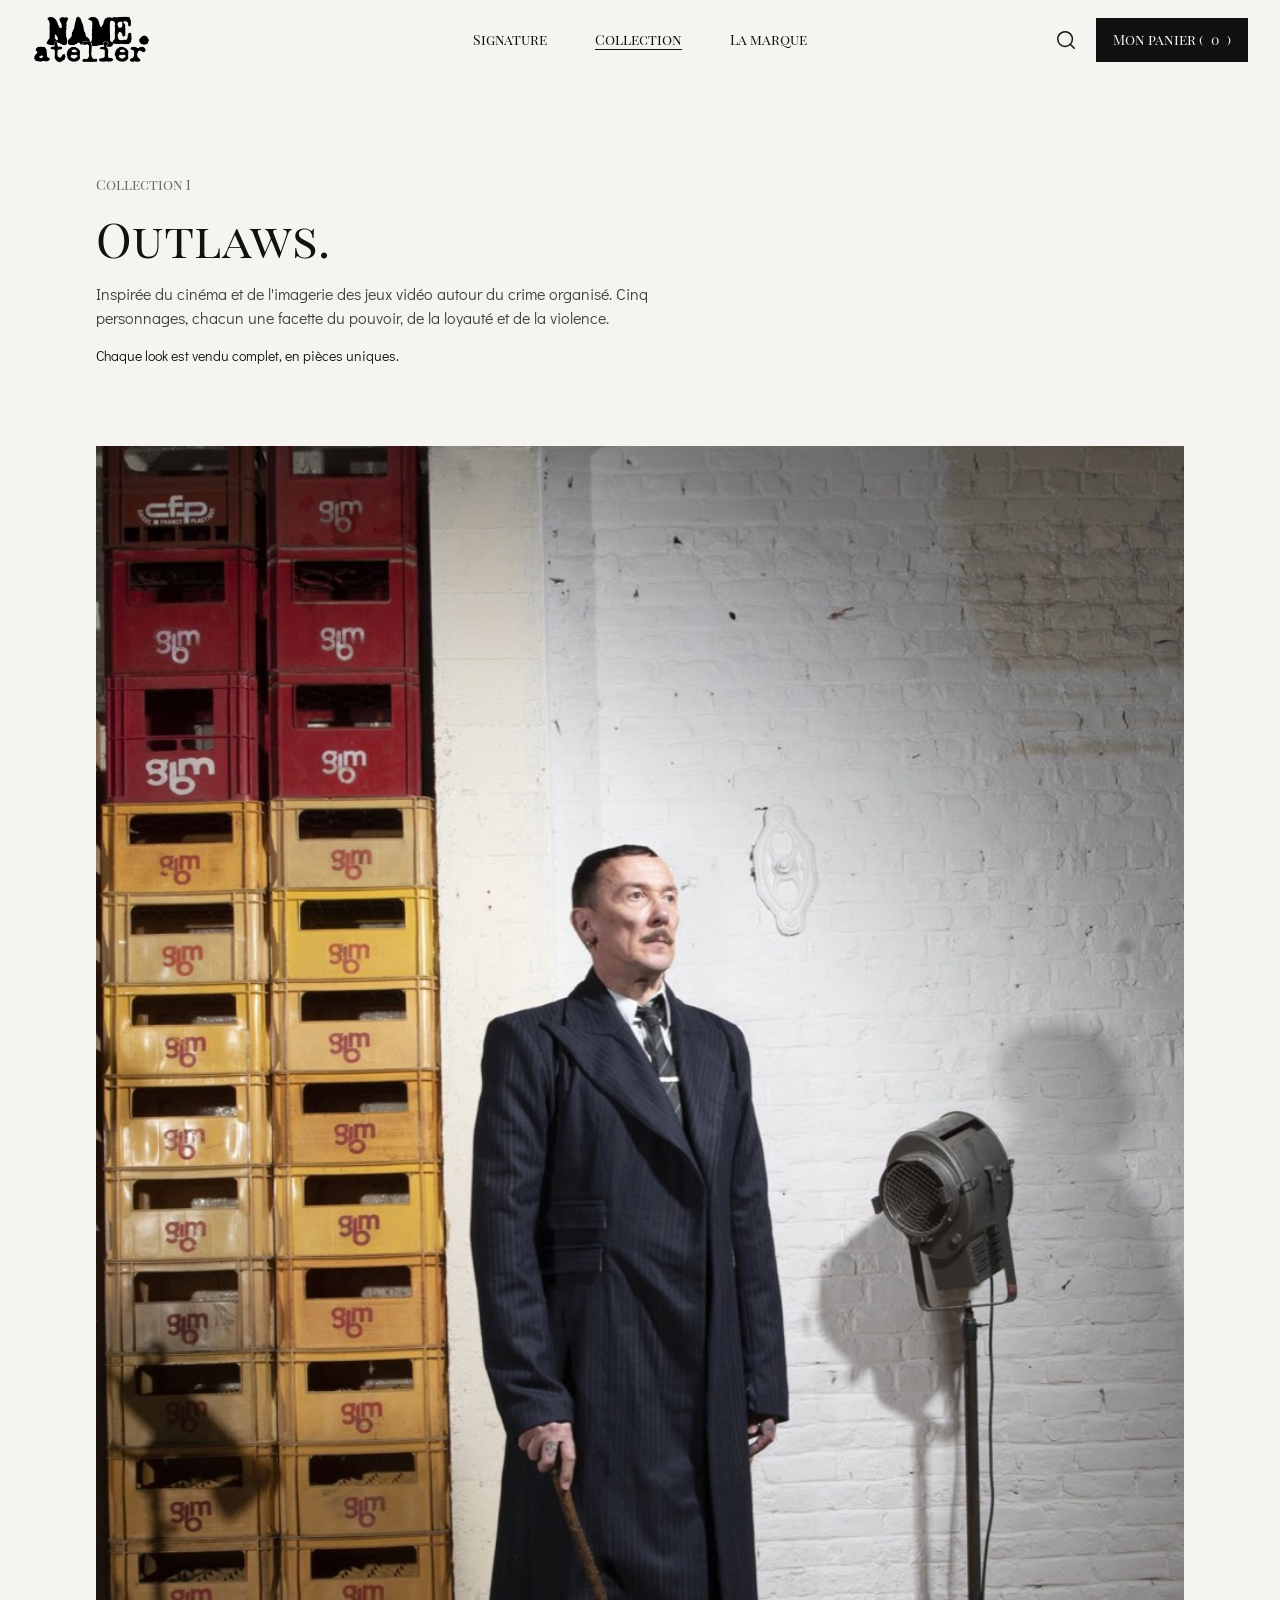
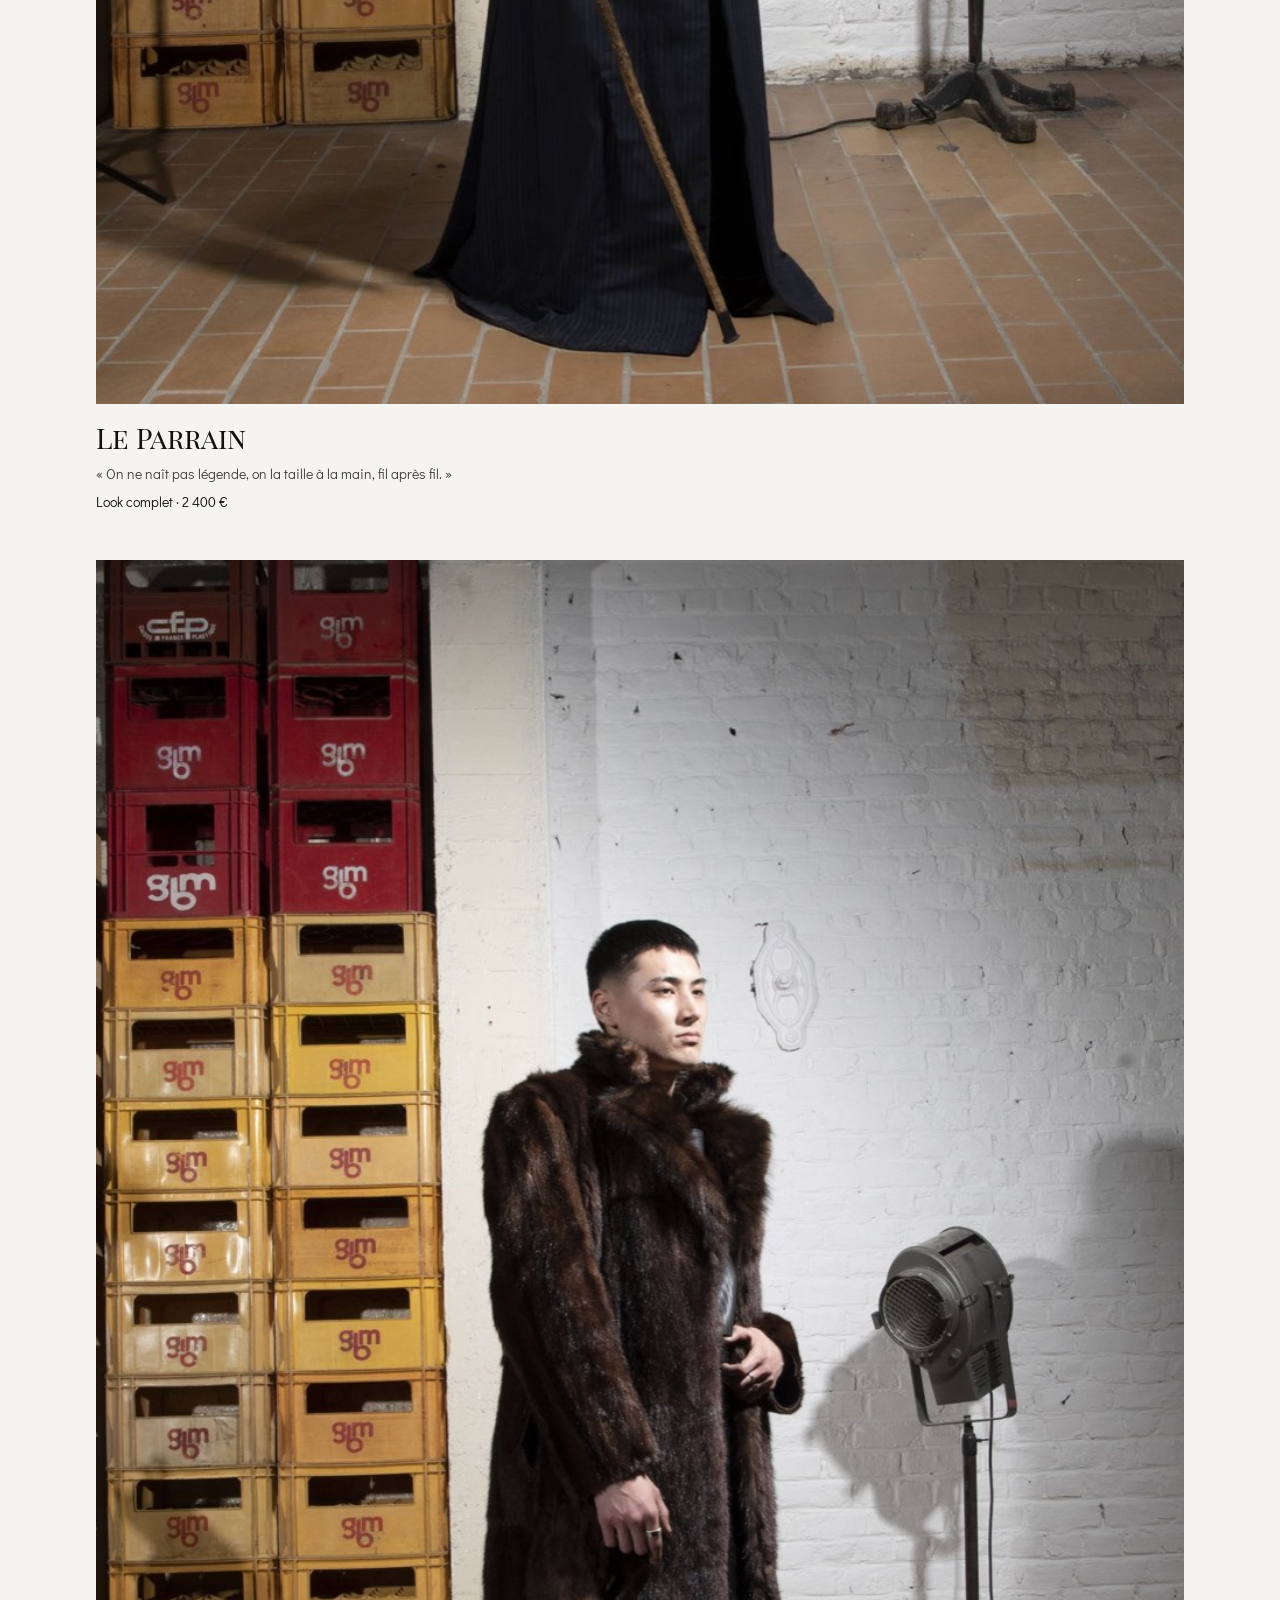
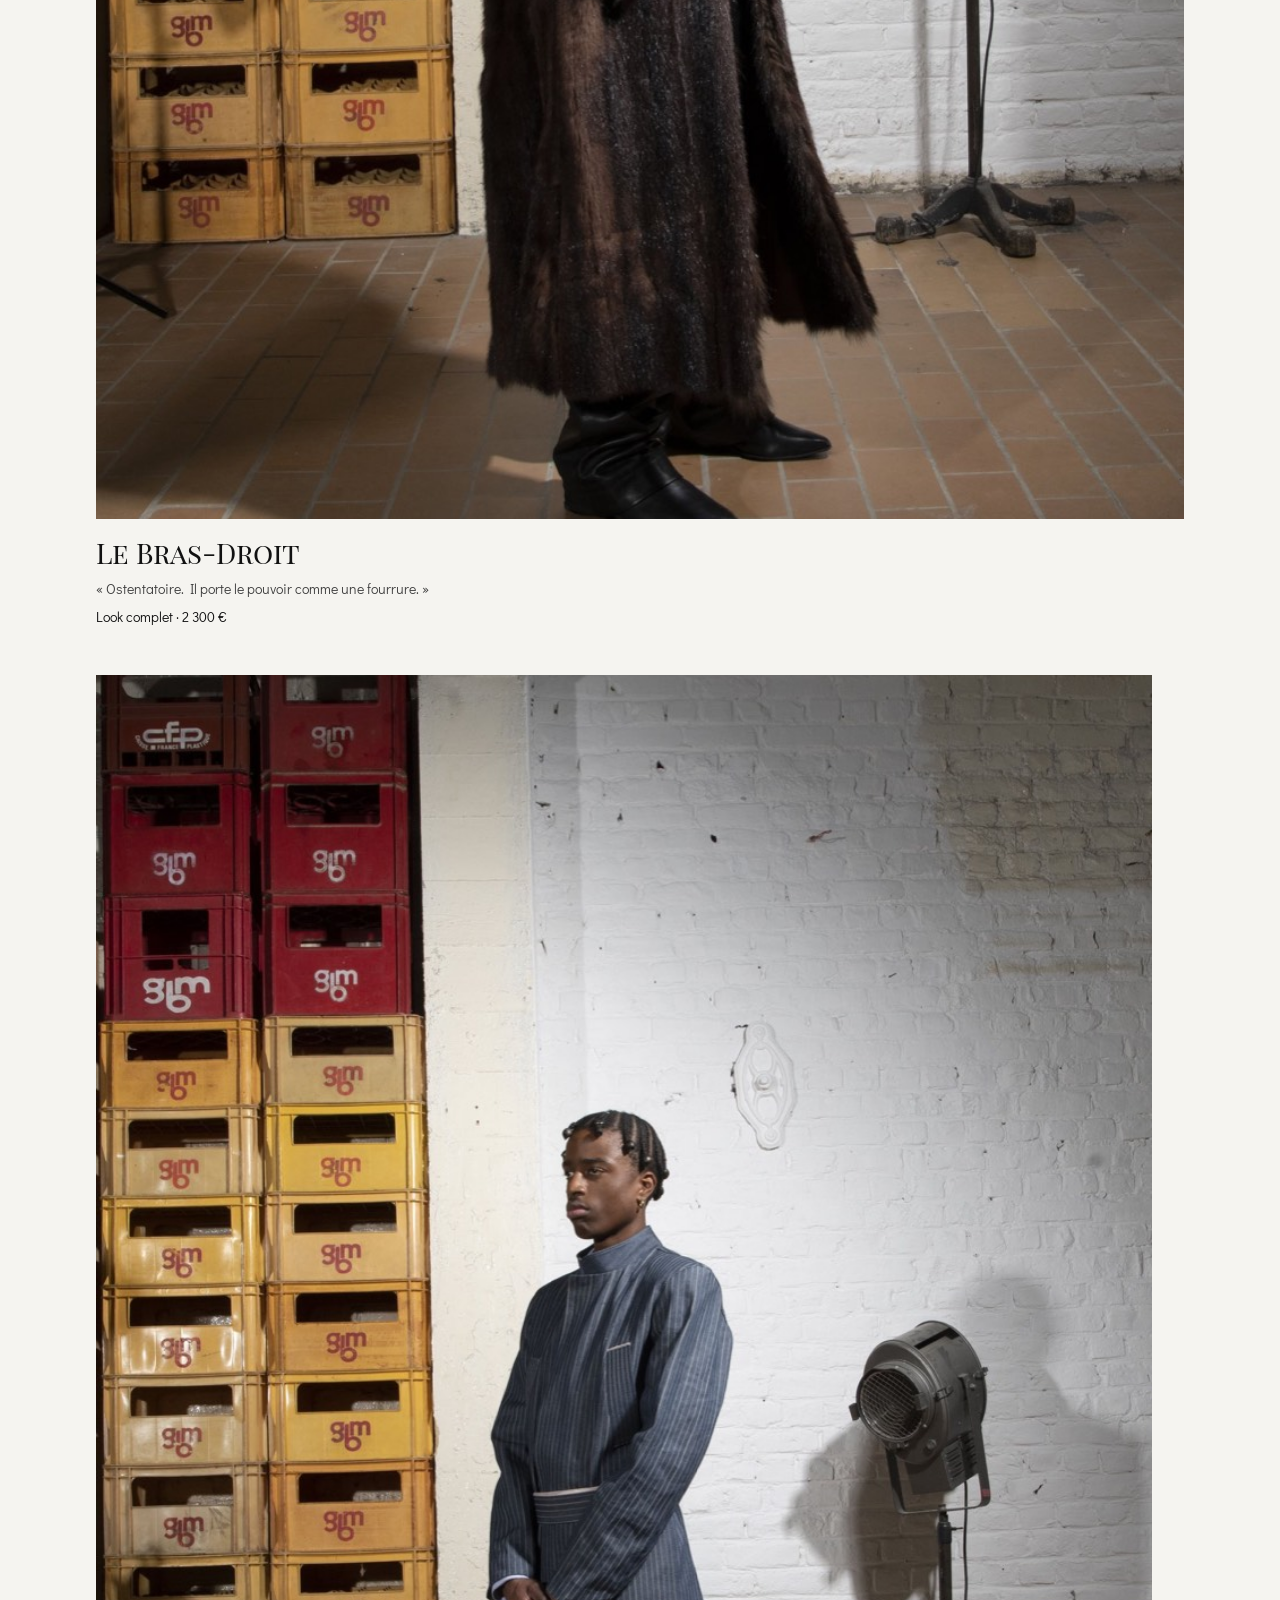
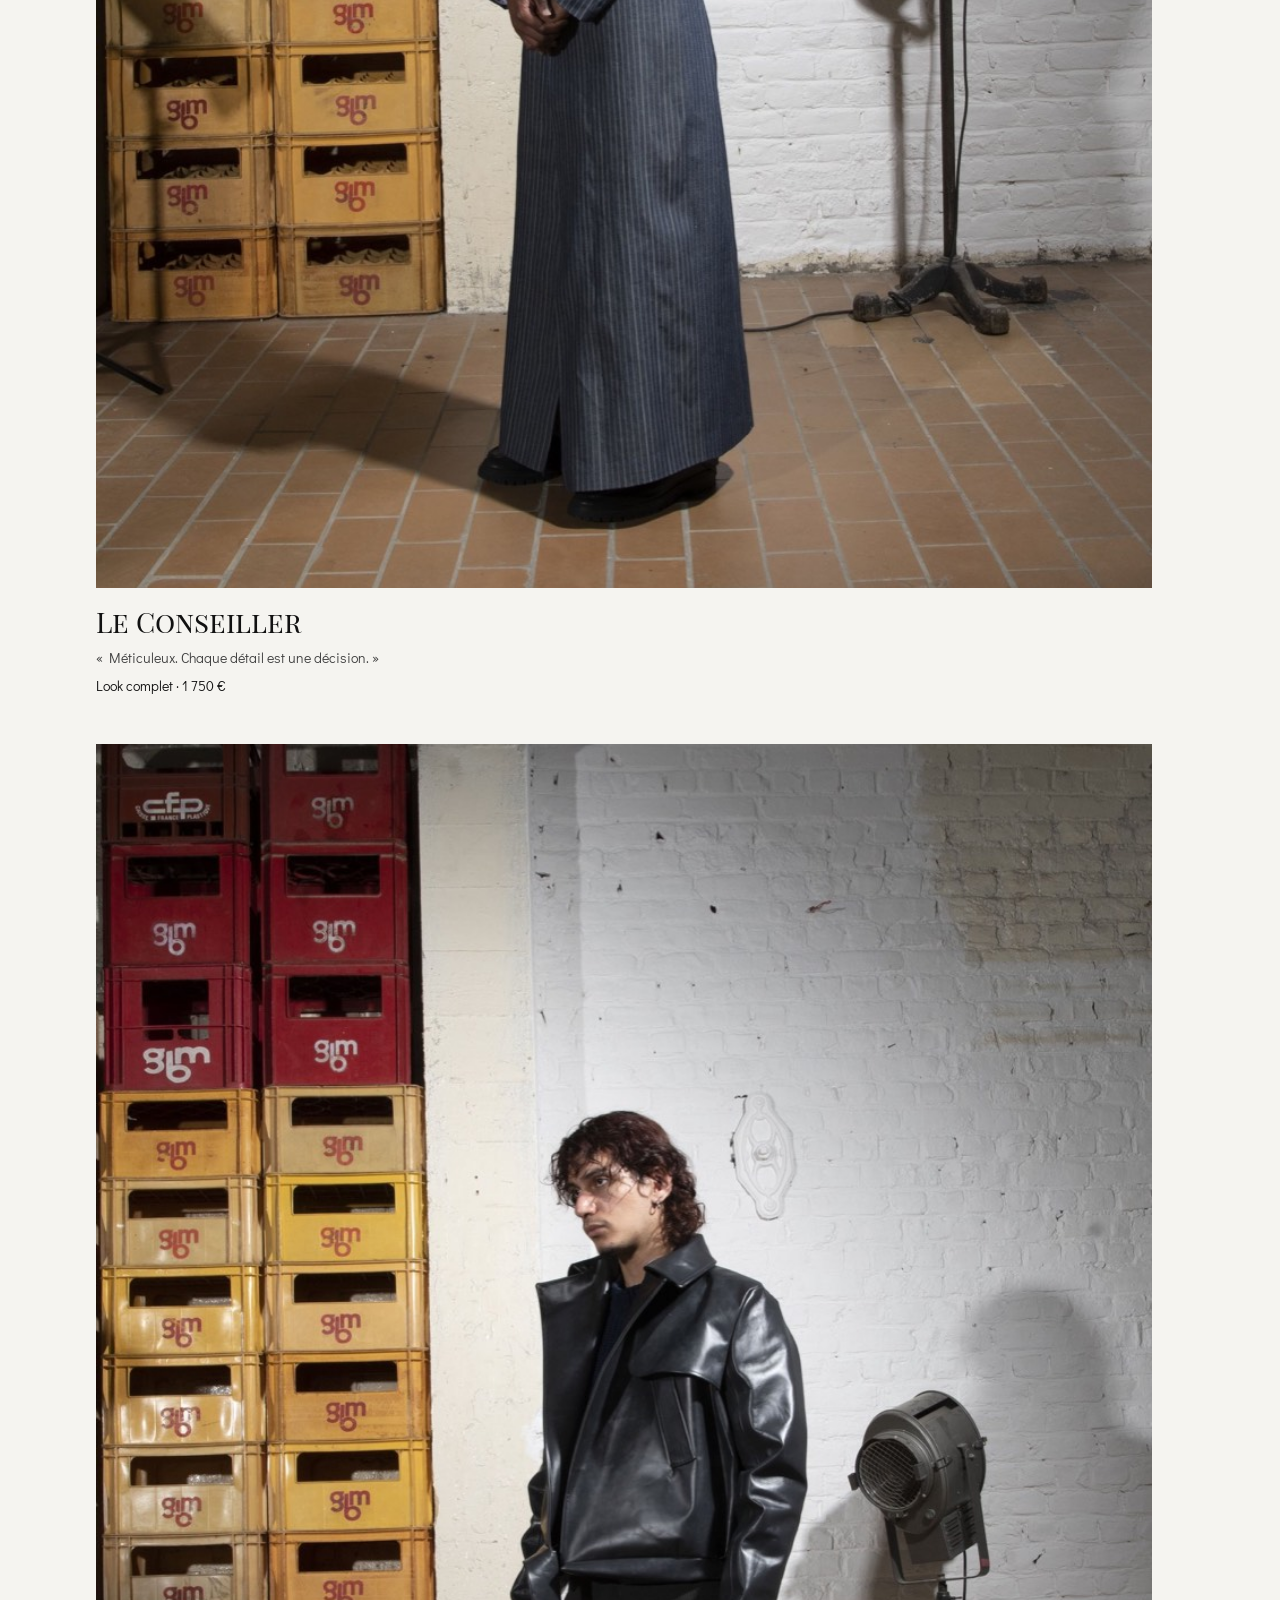
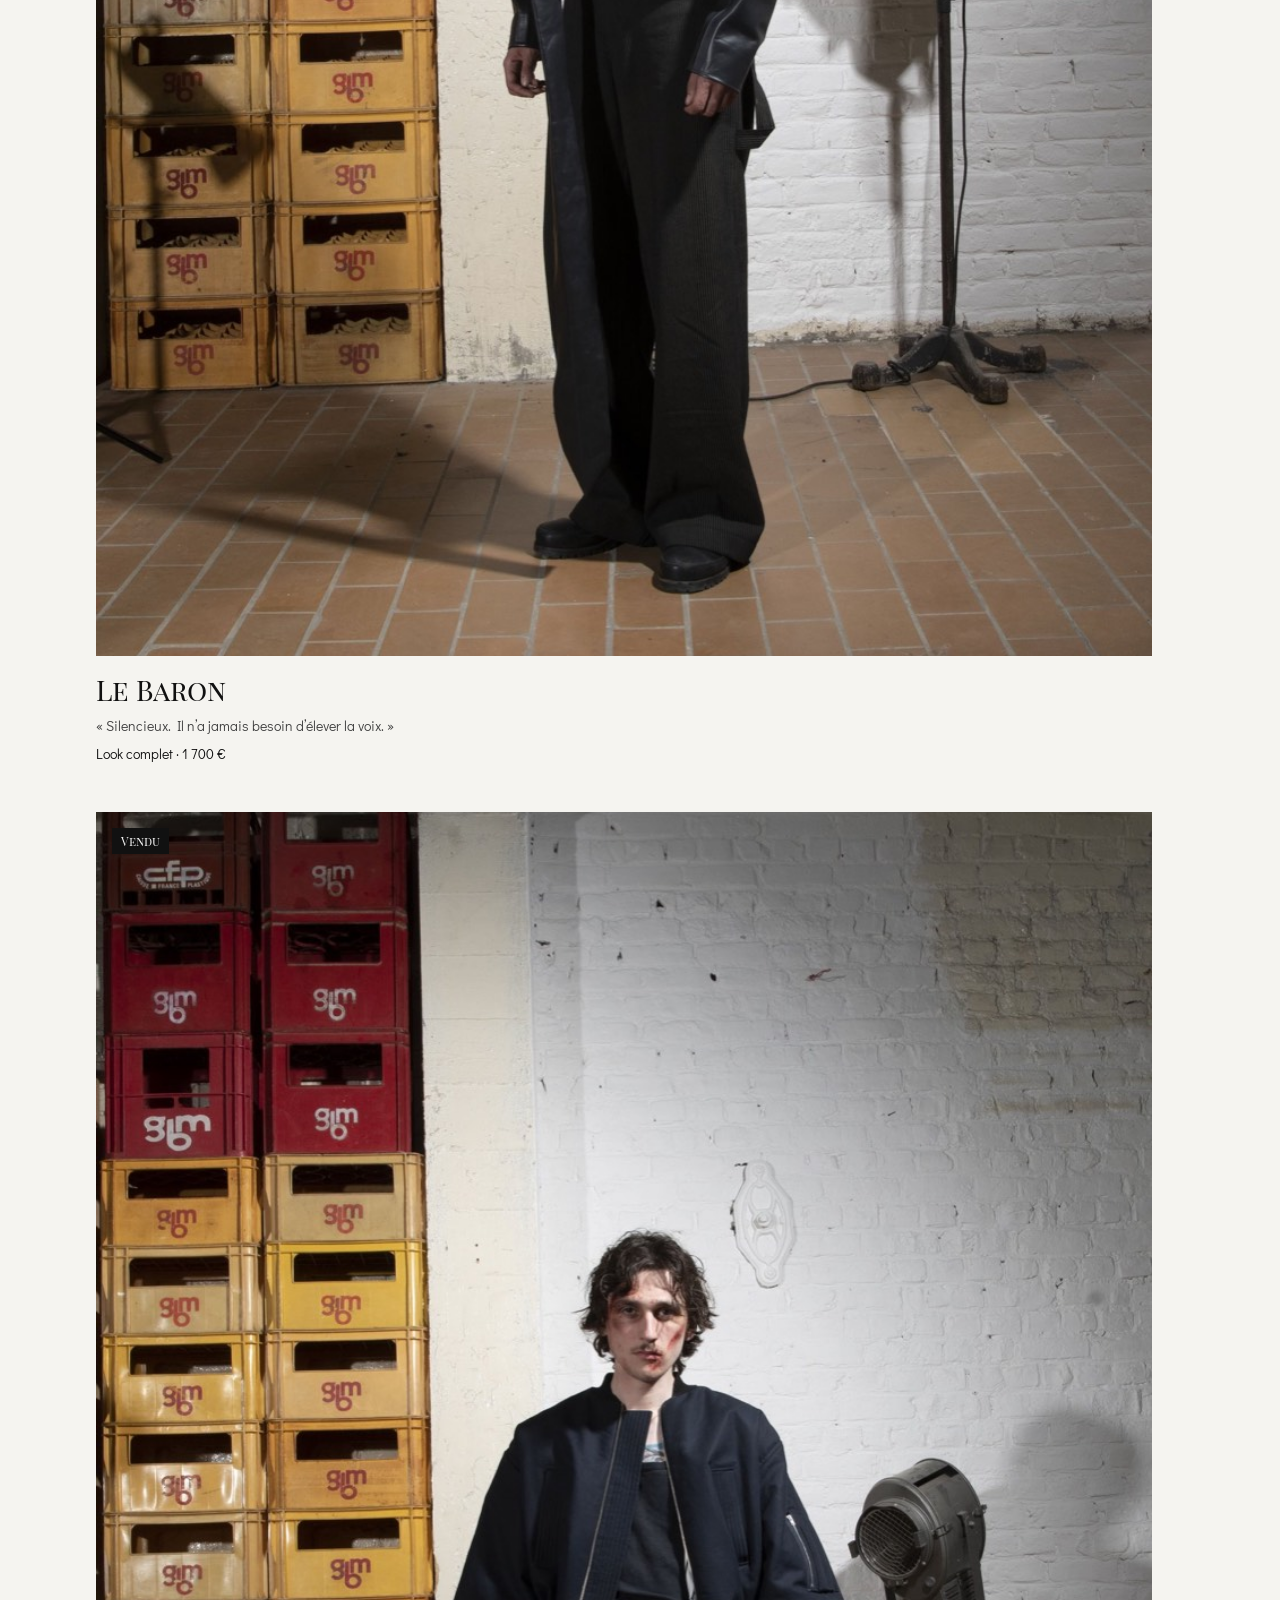
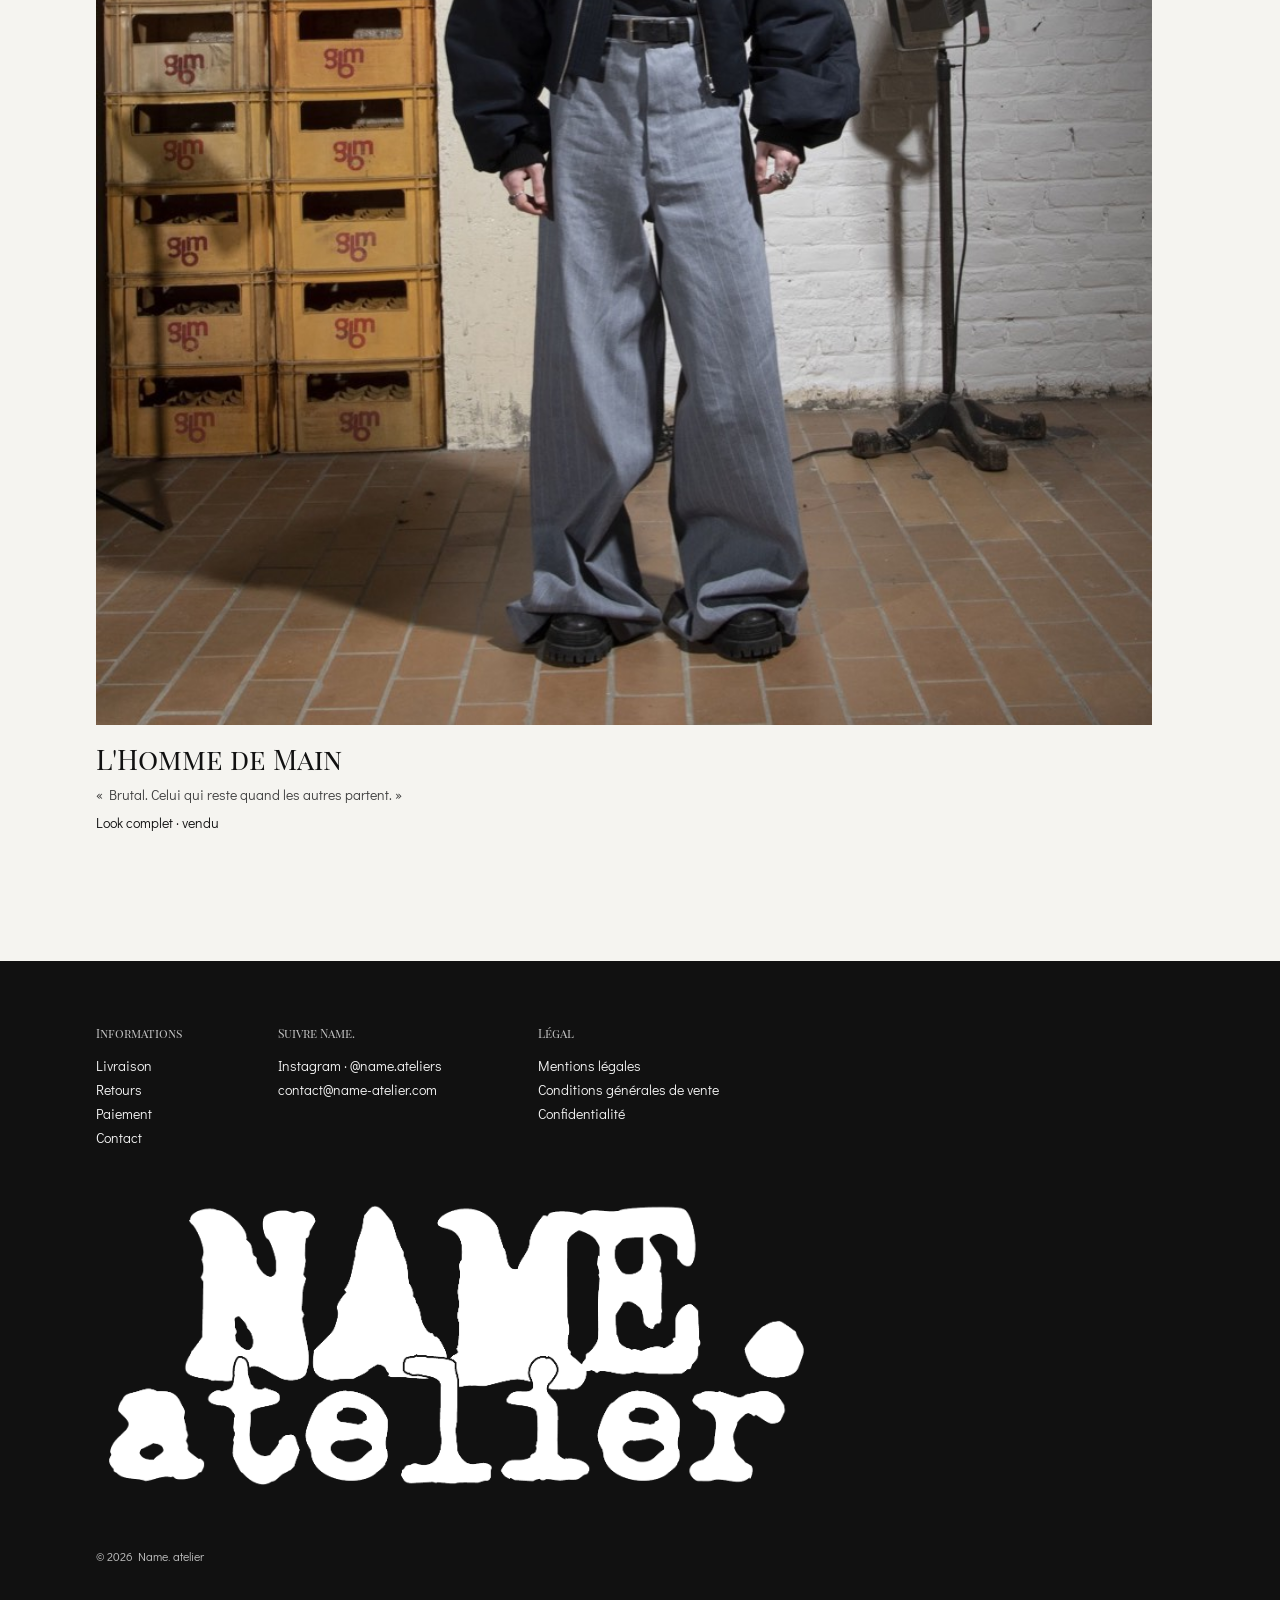
==== site/collection.html @ 17543f3d "Ajout : Collection Outlaws., pages look achetables, suivi de fabrication, images des pièces et des l" ====
<!doctype html>
<html lang="fr">
<head>
  <meta charset="utf-8">
  <meta name="viewport" content="width=device-width, initial-scale=1">
  <title>Outlaws. — Collection. — NAME.</title>
  <meta name="description" content="Outlaws., Collection I de NAME. : cinq personnages, cinq looks en pièces uniques.">
  <link rel="icon" type="image/png" href="../assets/logo/picto-n-noir.png">
  <link rel="preconnect" href="https://fonts.googleapis.com">
  <link rel="preconnect" href="https://fonts.gstatic.com" crossorigin>
  <link rel="stylesheet" href="https://fonts.googleapis.com/css2?family=Didact+Gothic&family=Playfair+Display+SC&display=swap">
  <link rel="stylesheet" href="css/tokens.css">
  <link rel="stylesheet" href="css/styles.css">
  <script type="module" src="js/layout.js"></script>
  <script type="module" src="js/collection.js"></script>
</head>
<body>
  <header data-layout="en-tete"></header>

  <main id="contenu">
    <!-- 05.1 Introduction (97:3080) -->
    <div class="liste-intro collection-intro">
      <p class="collection-intro__surtitre">Collection I</p>
      <h1 class="liste-intro__titre">Outlaws.</h1>
      <p class="liste-intro__texte" data-intro></p>
      <p class="collection-intro__mention">Chaque look est vendu complet, en pièces uniques.</p>
    </div>

    <!-- 05.1 Grille des personnages (97:3085) : 2 puis 3 -->
    <ul class="grille-looks" role="list" data-looks></ul>
  </main>

  <footer data-layout="pied"></footer>
</body>
</html>
---- site/css/tokens.css ----
/* ==========================================================================
   NAME. — Jetons du design system
   --------------------------------------------------------------------------
   Seul fichier où une couleur, une taille, un espacement ou une durée peut
   être écrit en dur. styles.css n'utilise que les variables « rôle »
   (--couleur-…, --titre-…, --espace-…), jamais --palette-… directement.

   Source : variables Figma, fichier 20261103_NAME.ATELIER_, lues le 04/11/2026
   (collections Palette, Couleurs, Typographie, Espacements).
   Le nom Figma de chaque variable est noté en commentaire.

   Modes : valeurs « Mobile » par défaut (mobile d'abord, 393 px), valeurs
   « Desktop » dans la media query à partir de 1024 px.

   [POC] = choix du prototype, absent de Figma, validé le 04/11/2026.
   ========================================================================== */

:root {
  /* ------------------------------------------------------------------------
     1. Palette (collection « Palette », mode Valeur)
     Valeurs brutes : ne pas utiliser hors de ce fichier.
     ------------------------------------------------------------------------ */
  --palette-blanc-casse: #F5F4F0;          /* neutre/blanc-casse */
  --palette-blanc-fume: #F5F5F5;           /* neutre/blanc-fume */
  --palette-sable-200: #E4E2DC;            /* neutre/sable-200 */
  --palette-sable-300: #D6D3CC;            /* neutre/sable-300 */
  --palette-gris-400: #C2C2C2;             /* neutre/gris-400 */
  --palette-gris-600: #6B6B6B;             /* neutre/gris-600 */
  --palette-gris-700: #424242;             /* neutre/gris-700 */
  --palette-gris-800: #3F3F3F;             /* neutre/gris-800 */
  --palette-gris-900: #111111;             /* neutre/gris-900 */
  --palette-noir: #0A0A0A;                 /* neutre/noir */
  --palette-rouge-700: #8E2A1F;            /* rouge/700 */
  --palette-gris-900-voile: rgb(17 17 17 / 0.45); /* neutre/gris-900-voile */
  --palette-blanc: #FFFFFF;                /* Blanc non relié à une variable dans Figma (cartes des onglets 115:4925) */

  /* ------------------------------------------------------------------------
     2. Couleurs (collection « Couleurs », mode Clair)
     ------------------------------------------------------------------------ */
  /* Fonds */
  --couleur-fond-page: var(--palette-blanc-casse);         /* fond/page */
  --couleur-fond-surface: var(--palette-blanc-casse);      /* fond/surface */
  --couleur-fond-inverse: var(--palette-gris-900);         /* fond/inverse */
  --couleur-fond-image: var(--palette-sable-200);          /* fond/image */
  --couleur-fond-image-survol: var(--palette-sable-300);   /* fond/image-survol */
  --couleur-fond-voile: var(--palette-gris-900-voile);     /* fond/voile */
  --couleur-fond-carte: var(--palette-blanc);              /* [Figma : blanc en dur] onglets de la fiche */

  /* Textes */
  --couleur-texte-principal: var(--palette-gris-800);      /* texte/principal */
  --couleur-texte-fort: var(--palette-gris-900);           /* texte/fort */
  --couleur-texte-secondaire: var(--palette-gris-600);     /* texte/secondaire — 4,8:1 sur fond/page */
  --couleur-texte-desactive: var(--palette-gris-400);      /* texte/desactive */
  --couleur-texte-inverse: var(--palette-blanc-fume);      /* texte/inverse */
  --couleur-texte-inverse-secondaire: var(--palette-gris-400); /* texte/inverse-secondaire */
  --couleur-texte-erreur: var(--palette-rouge-700);        /* texte/erreur — 7,6:1 sur fond/page */

  /* Bordures */
  --couleur-bordure-defaut: var(--palette-gris-400);       /* bordure/defaut — séparateurs uniquement (1,7:1) */
  --couleur-bordure-forte: var(--palette-gris-900);        /* bordure/forte */
  --couleur-bordure-erreur: var(--palette-rouge-700);      /* bordure/erreur */
  /* [POC] Contour des champs, cases, options et tailles : AA demande 3:1
     pour un composant d'interface. Écart volontaire à Figma (bordure/defaut). */
  --couleur-bordure-champ: var(--palette-gris-600);        /* = texte/secondaire, 4,8:1 */

  /* Actions */
  --couleur-action-principal: var(--palette-gris-900);         /* action/principal */
  --couleur-action-principal-survol: var(--palette-gris-800);  /* action/principal-survol */
  --couleur-action-principal-presse: var(--palette-gris-700);  /* action/principal-presse */
  --couleur-action-desactive: var(--palette-gris-400);         /* action/desactive */

  /* Icônes */
  --couleur-icone-principal: var(--palette-gris-900);      /* icone/principal */
  --couleur-icone-inverse: var(--palette-blanc-fume);      /* icone/inverse */
  --couleur-icone-erreur: var(--palette-rouge-700);        /* icone/erreur */

  /* [POC] Focus visible */
  --couleur-focus: var(--couleur-bordure-forte);
  --couleur-focus-inverse: var(--couleur-texte-inverse);

  /* ------------------------------------------------------------------------
     3. Typographie (collection « Typographie »)
     Une seule graisse : Regular (graisse/regular).
     ------------------------------------------------------------------------ */
  --police-titre: "Playfair Display SC", Georgia, "Times New Roman", serif; /* famille/titre */
  --police-texte: "Didact Gothic", "Helvetica Neue", Arial, sans-serif;     /* famille/texte */
  --graisse-regular: 400;                                   /* graisse/regular */

  /* Titres — mode Mobile */
  --titre-xl: 32px;  --titre-xl-interligne: 40px;           /* taille|interligne/titre/xl */
  --titre-l: 28px;   --titre-l-interligne: 36px;            /* taille|interligne/titre/l */
  --titre-m: 22px;   --titre-m-interligne: 30px;            /* taille|interligne/titre/m */
  --titre-s: 18px;   --titre-s-interligne: 26px;            /* taille|interligne/titre/s */

  /* Texte courant, prix, formulaires — identiques dans les deux modes.
     Interlignes tirés des variables (les styles Figma Text/* sont en « auto »). */
  --texte-l: 16px;   --texte-l-interligne: 24px;            /* taille|interligne/texte/l */
  --texte-m: 14px;   --texte-m-interligne: 20px;            /* taille|interligne/texte/m */
  --texte-s: 12px;   --texte-s-interligne: 16px;            /* taille|interligne/texte/s */

  /* Boutons — identiques dans les deux modes */
  --bouton-l: 16px;  --bouton-l-interligne: 20px;           /* taille|interligne/bouton/l */
  --bouton-m: 14px;  --bouton-m-interligne: 18px;           /* taille|interligne/bouton/m */
  --bouton-s: 12px;  --bouton-s-interligne: 16px;           /* taille|interligne/bouton/s */

  /* ------------------------------------------------------------------------
     4. Espacements (collection « Espacements »)
     ------------------------------------------------------------------------ */
  --espace-1: 4px;                                          /* espace/1 */
  --espace-2: 8px;                                          /* espace/2 */
  --espace-3: 12px;                                         /* espace/3 */
  --espace-4: 16px;                                         /* espace/4 */
  --espace-6: 24px;                                         /* espace/6 */
  --espace-8: 32px;                                         /* espace/8 */
  --espace-12: 48px;                                        /* espace/12 */
  --espace-16: 64px;                                        /* espace/16 */
  --espace-24: 96px;                                        /* espace/24 */
  --espace-32: 128px;                                       /* espace/32 */

  /* Mise en page — mode Mobile */
  --marge: 20px;                                            /* mise-en-page/marge */
  --gouttiere: 12px;                                        /* mise-en-page/gouttiere */
  --section: 64px;                                          /* mise-en-page/section */

  /* Composants */
  --hauteur-champ: 52px;                                    /* composant/hauteur-champ */
  --zone-tactile: 44px;                                     /* composant/zone-tactile */

  /* ------------------------------------------------------------------------
     5. Rayons, traits, focus
     Figma n'a pas de variables de rayon : valeurs relevées sur les composants
     du UI kit à l'étape 2 et ajoutées ici.
     ------------------------------------------------------------------------ */
  --trait: 1px;                                             /* contours (UI kit) */
  --trait-fort: 1.5px;                                      /* Champ Focus, Option Sélectionnée (UI kit) */
  --rayon: 0;                                               /* « angles droits » (description Button) */
  --rayon-rond: 50%;                                        /* Point, pastille d'étape */
  --focus-epaisseur: 2px;                                   /* [POC] */
  --focus-decalage: 2px;                                    /* [POC] */

  /* ------------------------------------------------------------------------
     5 bis. Dimensions des composants (relevées sur le UI kit, 04/11/2026)
     ------------------------------------------------------------------------ */
  /* Icônes */
  --icone-14: 14px;                                         /* alert-circle, check */
  --icone-16: 16px;                                         /* Button M, Quantité */
  --icone-18: 18px;                                         /* scissors */
  --icone-20: 20px;                                         /* Button L, chevron, plus/minus */
  --icone-22: 22px;                                         /* en-tête : menu, search, bag, x */
  --icone-24: 24px;                                         /* Flèche */

  /* Contrôles */
  --hauteur-bouton-m: 40px;                                 /* Button M — porté à --zone-tactile [POC, AA] */
  --hauteur-bouton-l: 52px;                                 /* Button L */
  --case: 18px;                                             /* Case à cocher, radio d'Option */
  --radio-coche: 6px;                                       /* anneau du radio sélectionné */
  --taille-largeur: 56px;                                   /* Taille : 56 × 44 */
  --quantite-bouton: 40px;                                  /* Quantité — porté à --zone-tactile [POC, AA] */
  --pastille-etape: 24px;                                   /* Étape du tunnel */
  --point: 32px;                                            /* Point (look) */

  /* En-tête et pied de page — mode Mobile */
  --entete-hauteur: 64px;                                   /* En-tête Mobile */
  --entete-marge: 8px;                                      /* En-tête Mobile, padding horizontal */
  --logo-entete: 86px;                                      /* Logo, en-tête Mobile (86 × 36) */
  --logo-pied: 345px;                                       /* Logo, pied Mobile (345 × 145) */
  --pied-marge: 24px;                                       /* Pied Mobile, padding horizontal */
  --pied-marge-verticale: 48px;                             /* Pied Mobile, padding vertical */

  /* Flow 4 — accueil, liste, recherche (relevés sur 01.1, 03.x, 02.x) */
  --ratio-carte: 4 / 5;                                     /* Carte produit, média 384 × 480 */
  --ratio-look: 592 / 848;                                  /* Carte look, média */
  --ratio-entree: 720 / 744;                                /* Entrées Signature / Collection (desktop) */
  --ratio-bandeau: 393 / 560;                               /* [POC] Bandeau Outlaws mobile (pas de maquette) */
  --hauteur-bandeau: 720px;                                 /* Bandeau Outlaws desktop */
  --largeur-phrase: 760px;                                  /* Phrase de marque */
  --largeur-intro: 640px;                                   /* Intro Signature */
  --largeur-bandeau-texte: 520px;                           /* Texte du bandeau Outlaws */
  --largeur-prevenu: 560px;                                 /* Être prévenu */
  --largeur-volet: 400px;                                   /* Volet filtres */
  --largeur-carte-recherche: 288px;                         /* Cartes des résultats de recherche */
  --opacite-fleche: 0.9;                                    /* Fond des flèches de carte */

  /* Flow 1 — fiche produit, panier (relevés sur 04.1, 06.1, 113:749) */
  --largeur-volet-large: 480px;                             /* Panneau panier, guide des tailles */
  --hauteur-galerie: 640px;                                 /* Slider desktop */
  --hauteur-fiche: 1010px;                                  /* Bloc produit desktop (packshot gauche) */
  --colonne-packshot: 1 / 3;                                /* 480 / 1440 */
  --hauteur-carrousel: 490px;                               /* Carrousel mobile 393 × 490 */
  --marge-packshot: 40px;                                   /* Carrousel mobile : packshot inset 40 */
  --largeur-vision: 624px;                                  /* Texte « Vision produit » */
  --largeur-carte-blanche: 600px;                           /* Tissu du moment, détails */
  --largeur-etapes: 422px;                                  /* Étapes de fabrication */
  --libelle-tissu: 120px;                                   /* Colonne libellés « Tissu du moment » */
  --vignette-tissu: 72px;                                   /* Tissus précédents */
  --hauteur-mosaique: 640px;                                /* Mosaïque desktop */
  --ligne-panier-image: 96px;                               /* Ligne panier 96 × 120 */
  --hauteur-ligne-panier: 120px;
  --hauteur-schema: 180px;                                  /* Guide : schéma de mesure */
  --icone-points: 6px;                                      /* Points du carrousel */
  --hauteur-volet-bas: 90svh;                               /* [POC] Volet qui monte du bas (non utilisé : guide plein écran en mobile, prompt 04) */

  /* Flow 3 — guide « Ma référence » (relevés sur 113:528, 113:639) */
  --hauteur-schema-saisie: 140px;                           /* Schéma « où mesurer » */
  --hauteur-comparaison: 180px;                             /* Silhouettes superposées */
  --trait-schema-piece: 2px;                                /* Silhouette de la pièce */
  --trait-schema-reference: 1.5px;                          /* Silhouette de la référence (pointillés) */
  --pointilles-schema: 4 3;                                 /* Motif des pointillés (SVG) */
  --legende-trait: 16px;                                    /* Échantillon de trait dans la légende */

  /* Flow 2 — panier, tunnel, confirmation (relevés sur 06.3, 07.x, 08.1) */
  --largeur-recap-panier: 400px;                            /* Colonne récapitulatif de la page panier */
  --largeur-recap-commande: 440px;                          /* Colonne récapitulatif du tunnel */
  --largeur-formulaire-commande: 712px;                     /* Formulaire du tunnel */
  --entete-commande-hauteur: 80px;                          /* En-tête commande (desktop) */

  /* Ajout — Collection, look, suivi (relevés sur 05.1, 05.2, 95:3396, 08.2) */
  --hauteur-fiche-look: 1213px;                             /* Bloc look desktop (visuel gauche 480 × 1213) */
  --ratio-studio: 933 / 1400;                               /* [POC] Photos studio des looks */
  --largeur-fiche-piece: 320px;                             /* Fiche pièce */
  --hauteur-gros-plan: 180px;                               /* Fiche pièce : visuel */
  --zoom-gros-plan: 2.6;                                    /* [POC] Gros plan recadré dans la photo studio */
  --largeur-suivi: 1000px;                                  /* Contenu de la page suivi */
  --visuel-suivi: 120px;                                    /* Carte pièce du suivi */
  --point-suivi: 24px;                                      /* Point de la frise */
  --largeur-etape-frise: 92px;                              /* [POC] Étape de la frise en mobile (défilement) */
  --repere-etape: 80px;                                     /* Trait sous l'étape sélectionnée */
  --hauteur-photo-etape: 320px;                             /* Photos de l'atelier */
  --hauteur-attente-photos: 200px;                          /* « Les photos arrivent à cette étape » */

  /* Superposition */
  --plan-entete: 10;
  --plan-volet: 20;

  /* ------------------------------------------------------------------------
     6. Animations [POC] — discrètes, absentes de Figma
     ------------------------------------------------------------------------ */
  --duree-courte: 150ms;
  --duree: 250ms;
  --courbe: ease-out;
}

@media (min-width: 1024px) {
  :root {
    /* Titres — mode Desktop */
    --titre-xl: 48px;  --titre-xl-interligne: 56px;
    --titre-l: 36px;   --titre-l-interligne: 44px;
    --titre-m: 28px;   --titre-m-interligne: 36px;
    --titre-s: 20px;   --titre-s-interligne: 28px;

    /* Mise en page — mode Desktop */
    --marge: 96px;
    --gouttiere: 32px;
    --section: 128px;

    /* En-tête et pied de page — mode Desktop */
    --entete-hauteur: 80px;
    --entete-marge: 32px;
    --logo-entete: 119px;                                   /* 119 × 50 */
    --logo-pied: 720px;                                     /* 720 × 302 */
    --pied-marge: 96px;
    --pied-marge-verticale: 64px;
  }
}

/* Réduction des animations demandée par le système */
@media (prefers-reduced-motion: reduce) {
  :root {
    --duree-courte: 0ms;
    --duree: 0ms;
  }
}
---- site/css/styles.css ----
/* ==========================================================================
   NAME. — Styles
   Uniquement des variables de tokens.css : aucune couleur ni taille en dur.
   Seule exception technique : le seuil des media queries (1024px), qui ne
   peut pas être une variable CSS. Il correspond au passage Mobile → Desktop
   des variables Figma.

   Sommaire
   1. Base
   2. Utilitaires
   3. Icônes
   4. Atomes : bouton, lien, mention, flèche, visuel, séparateur
   5. Formulaires : champ, option, case, taille, quantité
   6. Navigation : onglets, accordéon, point, étape, lien de navigation
   7. Délai de fabrication
   8. En-tête, menu mobile, pied de page

   États Figma → CSS : Survol = :hover, Pressé = :active,
   Désactivé = [disabled] / [aria-disabled="true"], Erreur = [aria-invalid="true"].
   Les classes .est-survol / .est-presse / .est-focus ne servent qu'au styleguide.
   ========================================================================== */

/* 1. Base ================================================================= */

*,
*::before,
*::after {
  box-sizing: border-box;
}

html {
  -webkit-text-size-adjust: 100%;
  text-size-adjust: 100%;
}

body {
  margin: 0;
  background: var(--couleur-fond-page);
  color: var(--couleur-texte-principal);
  font-family: var(--police-texte);
  font-weight: var(--graisse-regular);
  font-size: var(--texte-l);
  line-height: var(--texte-l-interligne);
}

h1, h2, h3, h4 {
  margin: 0;
  font-family: var(--police-titre);
  font-weight: var(--graisse-regular);
  color: var(--couleur-texte-fort);
}

p, ul, ol, figure {
  margin: 0;
}

ul[role="list"],
ul.liste-nue {
  list-style: none;
  padding: 0;
}

/* hidden doit toujours l'emporter sur un display de composant */
[hidden] {
  display: none !important;
}

img {
  max-width: 100%;
  height: auto;
  display: block;
}

a {
  color: inherit;
}

button,
input,
select,
textarea {
  font: inherit;
  color: inherit;
}

/* Focus visible [POC] — clavier uniquement */
:focus-visible {
  outline: var(--focus-epaisseur) solid var(--couleur-focus);
  outline-offset: var(--focus-decalage);
}

.sur-fond-sombre :focus-visible {
  outline-color: var(--couleur-focus-inverse);
}

/* Styles de texte Figma */
.titre-xl { font-family: var(--police-titre); font-size: var(--titre-xl); line-height: var(--titre-xl-interligne); }
.titre-l  { font-family: var(--police-titre); font-size: var(--titre-l);  line-height: var(--titre-l-interligne); }
.titre-m  { font-family: var(--police-titre); font-size: var(--titre-m);  line-height: var(--titre-m-interligne); }
.titre-s  { font-family: var(--police-titre); font-size: var(--titre-s);  line-height: var(--titre-s-interligne); }
.texte-l  { font-size: var(--texte-l); line-height: var(--texte-l-interligne); }
.texte-m  { font-size: var(--texte-m); line-height: var(--texte-m-interligne); }
.texte-s  { font-size: var(--texte-s); line-height: var(--texte-s-interligne); }
.texte-secondaire { color: var(--couleur-texte-secondaire); }

/* 2. Utilitaires ========================================================== */

.visuellement-cache {
  position: absolute;
  width: 1px;
  height: 1px;
  overflow: hidden;
  clip: rect(0 0 0 0);
  clip-path: inset(50%);
  white-space: nowrap;
}

/* Lien d'évitement : visible seulement au focus clavier */
.lien-evitement {
  position: absolute;
  z-index: var(--plan-volet);
  left: var(--espace-2);
  top: var(--espace-2);
  padding: var(--espace-2) var(--espace-4);
  background: var(--couleur-fond-inverse);
  color: var(--couleur-texte-inverse);
}

.lien-evitement:not(:focus) {
  width: 1px;
  height: 1px;
  padding: 0;
  overflow: hidden;
  clip-path: inset(50%);
  white-space: nowrap;
}

/* Information manquante dans toutes les sources : doit rester visible */
.a-definir {
  outline: var(--focus-epaisseur) dashed currentColor;
  outline-offset: var(--focus-decalage);
}

/* 3. Icônes ===============================================================
   Les SVG Figma (assets/icones/) servent de masque : la couleur suit
   currentColor, sans modifier les fichiers. */

.icone {
  display: inline-block;
  flex-shrink: 0;
  width: var(--icone, var(--icone-20));
  height: var(--icone, var(--icone-20));
  background-color: currentColor;
  -webkit-mask: var(--icone-fichier) center / contain no-repeat;
  mask: var(--icone-fichier) center / contain no-repeat;
}

.icone--alerte         { --icone-fichier: url("../../assets/icones/alerte.svg"); }
.icone--chevron        { --icone-fichier: url("../../assets/icones/chevron.svg"); }
.icone--ciseaux        { --icone-fichier: url("../../assets/icones/ciseaux.svg"); }
.icone--coche          { --icone-fichier: url("../../assets/icones/coche.svg"); }
.icone--fermer         { --icone-fichier: url("../../assets/icones/fermer.svg"); }
.icone--fleche-16      { --icone-fichier: url("../../assets/icones/fleche-bouton-16.svg"); }
.icone--fleche-20      { --icone-fichier: url("../../assets/icones/fleche-bouton-20.svg"); }
.icone--fleche-gauche  { --icone-fichier: url("../../assets/icones/fleche-gauche.svg"); }
.icone--fleche-droite  { --icone-fichier: url("../../assets/icones/fleche-droite.svg"); }
.icone--menu           { --icone-fichier: url("../../assets/icones/menu.svg"); }
.icone--moins          { --icone-fichier: url("../../assets/icones/moins.svg"); }
.icone--moins-16       { --icone-fichier: url("../../assets/icones/moins-16.svg"); }
.icone--plus           { --icone-fichier: url("../../assets/icones/plus.svg"); }
.icone--plus-16        { --icone-fichier: url("../../assets/icones/plus-16.svg"); }
.icone--recherche      { --icone-fichier: url("../../assets/icones/recherche.svg"); }
.icone--sac            { --icone-fichier: url("../../assets/icones/sac.svg"); }

/* 4. Atomes =============================================================== */

/* Button (82:255) — Principal / Secondaire / Texte × M / L */
.bouton {
  --icone: var(--icone-16);
  display: inline-flex;
  align-items: center;
  justify-content: center;
  gap: var(--espace-2);
  /* M = 40 px dans Figma, porté à 44 px (zone tactile) [POC, AA] */
  min-height: max(var(--hauteur-bouton-m), var(--zone-tactile));
  padding: 0 var(--espace-4);
  border: var(--trait) solid transparent;
  border-radius: var(--rayon);
  background: var(--couleur-action-principal);
  color: var(--couleur-texte-inverse);
  font-family: var(--police-titre);
  font-size: var(--bouton-m);
  line-height: var(--bouton-m-interligne);
  text-decoration: none;
  white-space: nowrap;
  cursor: pointer;
  transition: background-color var(--duree-courte) var(--courbe),
              color var(--duree-courte) var(--courbe),
              border-color var(--duree-courte) var(--courbe);
}

.bouton--l {
  --icone: var(--icone-20);
  min-height: var(--hauteur-bouton-l);
  padding: 0 var(--espace-6);
  font-size: var(--bouton-l);
  line-height: var(--bouton-l-interligne);
}

.bouton--pleine-largeur {
  display: flex;
  width: 100%;
}

/* Principal */
.bouton:hover,
.bouton.est-survol {
  background: var(--couleur-action-principal-survol);
}

.bouton:active,
.bouton.est-presse {
  background: var(--couleur-action-principal-presse);
}

/* Secondaire : contour ; au survol devient plein ; pressé = fond image */
.bouton--secondaire {
  background: transparent;
  border-color: var(--couleur-bordure-forte);
  color: var(--couleur-texte-fort);
}

.bouton--secondaire:hover,
.bouton--secondaire.est-survol {
  background: var(--couleur-action-principal);
  color: var(--couleur-texte-inverse);
}

.bouton--secondaire:active,
.bouton--secondaire.est-presse {
  background: var(--couleur-fond-image);
  color: var(--couleur-texte-fort);
}

/* Texte : sans fond ni marge interne ; pressé = texte principal */
.bouton--texte,
.bouton--texte:hover,
.bouton--texte.est-survol {
  padding: 0;
  background: transparent;
  color: var(--couleur-texte-fort);
}

.bouton--texte:active,
.bouton--texte.est-presse {
  background: transparent;
  color: var(--couleur-texte-principal);
}

/* Désactivé (les trois types) */
.bouton:disabled,
.bouton[aria-disabled="true"] {
  background: var(--couleur-action-desactive);
  border-color: transparent;
  color: var(--couleur-texte-inverse);
  cursor: not-allowed;
}

.bouton--secondaire:disabled,
.bouton--secondaire[aria-disabled="true"] {
  background: transparent;
  border-color: var(--couleur-bordure-defaut);
  color: var(--couleur-texte-desactive);
}

.bouton--texte:disabled,
.bouton--texte[aria-disabled="true"] {
  background: transparent;
  color: var(--couleur-texte-desactive);
}

/* Lien (82:260) — texte M ; survol plus foncé + soulignement [POC, AA : pas la couleur seule] */
.lien {
  display: inline-flex;
  align-items: center;
  min-height: var(--zone-tactile);
  color: var(--couleur-texte-principal);
  font-size: var(--texte-m);
  line-height: var(--texte-m-interligne);
  text-decoration: underline;
  text-decoration-color: transparent;
  text-underline-offset: var(--espace-1);
  transition: color var(--duree-courte) var(--courbe),
              text-decoration-color var(--duree-courte) var(--courbe);
}

.lien:hover,
.lien.est-survol {
  color: var(--couleur-texte-fort);
  text-decoration-color: currentColor;
}

/* Dans un paragraphe, un lien reste souligné */
p .lien {
  min-height: 0;
  display: inline;
  text-decoration-color: currentColor;
}

/* Mention (82:267) — Contour / Plein / Texte. Remplace les tags colorés. */
.mention {
  display: inline-flex;
  align-items: center;
  padding: var(--espace-1) var(--espace-2);
  border: var(--trait) solid var(--couleur-bordure-forte);
  color: var(--couleur-texte-fort);
  font-family: var(--police-titre);
  font-size: var(--bouton-s);
  line-height: var(--bouton-s-interligne);
  white-space: nowrap;
}

.mention--plein {
  background: var(--couleur-fond-inverse);
  border-color: var(--couleur-fond-inverse);
  color: var(--couleur-texte-inverse);
}

.mention--texte {
  padding-left: 0;
  padding-right: 0;
  border-color: transparent;
}

/* Flèche (162:6861) — icône 24 dans une zone tactile 44 */
.fleche {
  --icone: var(--icone-24);
  display: inline-flex;
  align-items: center;
  justify-content: center;
  width: var(--zone-tactile);
  height: var(--zone-tactile);
  padding: 0;
  border: 0;
  background: transparent;
  color: var(--couleur-texte-principal);
  cursor: pointer;
}

.fleche:hover {
  color: var(--couleur-texte-fort);
}

.fleche:disabled {
  color: var(--couleur-texte-desactive);
  cursor: default;
}

/* Visuel (82:268) — bloc gris avec texte descriptif.
   Le calque « Packshot dos » visible au survol n'est pas repris :
   CLAUDE.md interdit de changer l'image au survol. */
.visuel {
  display: flex;
  flex-direction: column;
  align-items: center;
  justify-content: center;
  gap: var(--espace-1);
  padding: var(--espace-4);
  overflow: hidden;
  aspect-ratio: var(--visuel-ratio, 4 / 5);       /* 320 × 400 dans le UI kit */
  background: var(--couleur-fond-image);
  /* Figma : texte/secondaire = 4,1:1 sur fond/image, sous le seuil AA.
     texte/principal = 8,1:1 [POC, AA] */
  color: var(--couleur-texte-principal);
  font-size: var(--texte-s);
  line-height: var(--texte-s-interligne);
  text-align: center;
}

.visuel__packshot {
  flex: 1 0 0;
  width: 100%;
  background: var(--couleur-fond-image-survol);
}

/* Séparateur (82:270) */
.separateur {
  width: 100%;
  height: 0;
  margin: 0;
  border: 0;
  border-top: var(--trait) solid var(--couleur-bordure-defaut);
}

/* 5. Formulaires ========================================================== */

/* Champ (83:209) — Texte / Liste × Défaut / Focus / Rempli / Erreur / Désactivé */
.champ {
  display: flex;
  flex-direction: column;
  gap: var(--espace-2);
  width: 100%;
}

.champ__libelle {
  color: var(--couleur-texte-principal);
  font-size: var(--texte-s);
  line-height: var(--texte-s-interligne);
}

.champ__zone {
  position: relative;
  display: flex;
  align-items: center;
}

.champ__saisie {
  width: 100%;
  height: var(--hauteur-champ);
  padding: 0 var(--espace-4);
  border: var(--trait) solid var(--couleur-bordure-champ);   /* [POC, AA] Figma : bordure/defaut */
  border-radius: var(--rayon);
  background: var(--couleur-fond-surface);
  color: var(--couleur-texte-fort);
  font-size: var(--texte-l);
  line-height: var(--texte-l-interligne);
  appearance: none;
}

.champ__saisie::placeholder {
  color: var(--couleur-texte-secondaire);
  opacity: 1;
}

/* Focus : contour 1,5 px fort (Figma), sans décaler la mise en page */
.champ__saisie:focus,
.champ__saisie.est-focus {
  outline: none;
  border-color: var(--couleur-bordure-forte);
  box-shadow: inset 0 0 0 calc(var(--trait-fort) - var(--trait)) var(--couleur-bordure-forte);
}

.champ__saisie:focus-visible {
  outline: var(--focus-epaisseur) solid var(--couleur-focus);
  outline-offset: var(--focus-decalage);
}

/* Liste : chevron à droite */
select.champ__saisie {
  padding-right: calc(var(--espace-4) * 2 + var(--icone-20));
  cursor: pointer;
}

select.champ__saisie:invalid,
select.champ__saisie.est-vide {
  color: var(--couleur-texte-secondaire);
}

.champ__chevron {
  --icone: var(--icone-20);
  position: absolute;
  right: var(--espace-4);
  pointer-events: none;
  color: var(--couleur-icone-principal);
}

/* Erreur : bordure + icône + message, jamais la couleur seule */
.champ__saisie[aria-invalid="true"] {
  border-color: var(--couleur-bordure-erreur);
}

.champ__saisie[aria-invalid="true"]:focus {
  box-shadow: inset 0 0 0 calc(var(--trait-fort) - var(--trait)) var(--couleur-bordure-erreur);
}

.champ__message {
  display: flex;
  align-items: center;
  gap: var(--espace-1);
  color: var(--couleur-texte-secondaire);
  font-size: var(--texte-s);
  line-height: var(--texte-s-interligne);
}

.champ__message--erreur {
  --icone: var(--icone-14);
  color: var(--couleur-texte-erreur);
}

/* Désactivé */
.champ--desactive .champ__libelle,
.champ__saisie:disabled,
.champ__saisie:disabled::placeholder {
  color: var(--couleur-texte-desactive);
}

.champ__saisie:disabled {
  border-color: var(--couleur-bordure-defaut);
  cursor: not-allowed;
}

.champ--desactive .champ__chevron {
  color: var(--couleur-texte-desactive);
}

/* Option (83:223) — choix exclusif (livraison, paiement) */
.option {
  display: flex;
  align-items: flex-start;
  gap: var(--espace-3);
  padding: var(--espace-4);
  border: var(--trait) solid var(--couleur-bordure-champ);   /* [POC, AA] */
  background: var(--couleur-fond-surface);
  cursor: pointer;
}

.option:has(input:checked) {
  border-color: var(--couleur-bordure-forte);
  box-shadow: inset 0 0 0 calc(var(--trait-fort) - var(--trait)) var(--couleur-bordure-forte);
}

.option:has(input:focus-visible) {
  outline: var(--focus-epaisseur) solid var(--couleur-focus);
  outline-offset: var(--focus-decalage);
}

.option__contenu {
  display: flex;
  flex: 1 0 0;
  flex-direction: column;
  gap: var(--espace-1);
  min-width: 0;
}

.option__titre,
.option__valeur {
  color: var(--couleur-texte-fort);
  font-size: var(--texte-l);
  line-height: var(--texte-l-interligne);
}

.option__description {
  color: var(--couleur-texte-secondaire);
  font-size: var(--texte-s);
  line-height: var(--texte-s-interligne);
}

/* Radio de l'option : cercle 18, sélectionné = anneau de 6 */
.radio {
  flex-shrink: 0;
  width: var(--case);
  height: var(--case);
  margin: calc((var(--texte-l-interligne) - var(--case)) / 2) 0 0;
  border: var(--trait) solid var(--couleur-bordure-forte);
  border-radius: var(--rayon-rond);
  appearance: none;
  cursor: pointer;
}

.radio:checked {
  border-width: var(--radio-coche);
}

.radio:focus-visible {
  outline: none;   /* le focus est porté par .option */
}

/* Case à cocher (83:233) — libellé cliquable, zone tactile 44 */
.case {
  display: inline-flex;
  align-items: center;
  gap: var(--espace-3);
  min-height: var(--zone-tactile);
  color: var(--couleur-texte-principal);
  font-size: var(--texte-m);
  line-height: var(--texte-m-interligne);
  cursor: pointer;
}

.case__entree {
  position: relative;
  flex-shrink: 0;
  width: var(--case);
  height: var(--case);
  margin: 0;
  border: var(--trait) solid var(--couleur-bordure-forte);
  border-radius: var(--rayon);
  background: transparent;
  appearance: none;
  cursor: pointer;
}

.case__entree:checked {
  background: var(--couleur-action-principal);
}

.case__entree:checked::after {
  content: "";
  position: absolute;
  inset: 0;
  margin: auto;
  width: var(--icone-14);
  height: var(--icone-14);
  background-color: var(--couleur-icone-inverse);
  -webkit-mask: url("../../assets/icones/coche.svg") center / contain no-repeat;
  mask: url("../../assets/icones/coche.svg") center / contain no-repeat;
}

/* Taille (83:245) — Défaut / Survol / Sélectionnée / Indisponible / Erreur.
   Structure : <label class="taille"><input type="radio" class="visuellement-cache"><span>M</span></label> */
.tailles {
  display: flex;
  flex-wrap: wrap;
  gap: var(--espace-2);
  margin: 0;
  padding: 0;
  border: 0;
}

.taille {
  display: inline-flex;
  align-items: center;
  justify-content: center;
  width: var(--taille-largeur);
  height: var(--zone-tactile);
  border: var(--trait) solid var(--couleur-bordure-champ);   /* [POC, AA] */
  color: var(--couleur-texte-fort);
  font-size: var(--texte-m);
  line-height: var(--texte-m-interligne);
  cursor: pointer;
  transition: border-color var(--duree-courte) var(--courbe),
              background-color var(--duree-courte) var(--courbe);
}

.taille:hover,
.taille.est-survol {
  border-color: var(--couleur-bordure-forte);
}

.taille:has(input:checked) {
  background: var(--couleur-fond-inverse);
  border-color: var(--couleur-bordure-forte);
  color: var(--couleur-texte-inverse);
}

.taille:has(input:focus-visible) {
  outline: var(--focus-epaisseur) solid var(--couleur-focus);
  outline-offset: var(--focus-decalage);
}

/* Indisponible : réservé aux pièces uniques, jamais « rupture » pour Signature */
.taille:has(input:disabled) {
  border-color: var(--couleur-bordure-defaut);
  color: var(--couleur-texte-desactive);
  cursor: not-allowed;
}

.tailles[aria-invalid="true"] .taille,
.taille--erreur {
  border-color: var(--couleur-bordure-erreur);
}

/* Quantité (83:269) */
.quantite {
  display: inline-flex;
  align-items: center;
  border: var(--trait) solid var(--couleur-bordure-champ);   /* [POC, AA] */
}

.quantite__bouton {
  --icone: var(--icone-16);
  display: inline-flex;
  align-items: center;
  justify-content: center;
  /* 40 px dans Figma, portés à 44 px [POC, AA] */
  width: max(var(--quantite-bouton), var(--zone-tactile));
  height: max(var(--quantite-bouton), var(--zone-tactile));
  padding: 0;
  border: 0;
  background: transparent;
  color: var(--couleur-icone-principal);
  cursor: pointer;
}

.quantite__bouton:disabled {
  color: var(--couleur-texte-desactive);
  cursor: not-allowed;
}

.quantite__valeur {
  min-width: var(--espace-4);
  color: var(--couleur-texte-fort);
  font-size: var(--texte-m);
  line-height: var(--texte-m-interligne);
  text-align: center;
}

/* 6. Navigation =========================================================== */

/* Onglet (83:253) — desktop ; en mobile, la fiche produit utilise l'Accordéon */
.onglets {
  display: flex;
  flex-wrap: wrap;
  gap: var(--espace-8);
}

.onglet {
  min-height: var(--zone-tactile);
  padding: var(--espace-2) 0;
  border: 0;
  border-bottom: var(--trait) solid transparent;
  background: transparent;
  color: var(--couleur-texte-secondaire);
  font-family: var(--police-titre);
  font-size: var(--titre-s);
  line-height: var(--titre-s-interligne);
  white-space: nowrap;
  cursor: pointer;
}

.onglet:hover,
.onglet.est-survol {
  color: var(--couleur-texte-fort);
}

.onglet[aria-selected="true"] {
  border-bottom-color: var(--couleur-bordure-forte);
  color: var(--couleur-texte-fort);
}

.onglet-panneau {
  padding-top: var(--espace-6);
}

/* Accordéon (83:267) — <details> natif */
.accordeon {
  border-top: var(--trait) solid var(--couleur-bordure-defaut);
}

.accordeon__titre {
  --icone: var(--icone-20);
  display: flex;
  align-items: center;
  justify-content: space-between;
  gap: var(--espace-4);
  min-height: var(--zone-tactile);
  padding: var(--espace-4) 0;
  color: var(--couleur-texte-fort);
  font-family: var(--police-titre);
  font-size: var(--bouton-l);
  line-height: var(--bouton-l-interligne);
  list-style: none;
  cursor: pointer;
}

.accordeon__titre::-webkit-details-marker {
  display: none;
}

.accordeon__titre::after {
  content: "";
  width: var(--icone);
  height: var(--icone);
  flex-shrink: 0;
  background-color: var(--couleur-icone-principal);
  -webkit-mask: url("../../assets/icones/plus.svg") center / contain no-repeat;
  mask: url("../../assets/icones/plus.svg") center / contain no-repeat;
}

.accordeon[open] > .accordeon__titre::after {
  -webkit-mask-image: url("../../assets/icones/moins.svg");
  mask-image: url("../../assets/icones/moins.svg");
}

.accordeon__contenu {
  padding-bottom: var(--espace-4);
  margin-top: calc(var(--espace-3) - var(--espace-4));
  color: var(--couleur-texte-principal);
  font-size: var(--texte-m);
  line-height: var(--texte-m-interligne);
}

/* Point (83:283) — sur un visuel de look ; zone tactile 44 autour */
.point {
  position: relative;
  display: inline-flex;
  align-items: center;
  justify-content: center;
  width: var(--point);
  height: var(--point);
  padding: 0;
  border: var(--trait) solid var(--couleur-bordure-forte);
  border-radius: var(--rayon-rond);
  background: var(--couleur-fond-surface);
  color: var(--couleur-texte-fort);
  font-size: var(--texte-s);
  line-height: var(--texte-s-interligne);
  cursor: pointer;
}

.point::before {
  content: "";
  position: absolute;
  inset: calc((var(--point) - var(--zone-tactile)) / 2);
}

.point[aria-expanded="true"],
.point.est-actif {
  background: var(--couleur-fond-inverse);
  color: var(--couleur-texte-inverse);
}

/* Étape du tunnel (83:298) — Terminée / En cours / À venir */
.etapes {
  display: flex;
  flex-wrap: wrap;
  gap: var(--espace-6);
  padding: 0;
  list-style: none;
}

.etape {
  --icone: var(--icone-14);
  display: inline-flex;
  align-items: center;
  gap: var(--espace-2);
  color: var(--couleur-texte-fort);
  font-family: var(--police-titre);
  font-size: var(--bouton-m);
  line-height: var(--bouton-m-interligne);
}

.etape__pastille {
  display: inline-flex;
  align-items: center;
  justify-content: center;
  width: var(--pastille-etape);
  height: var(--pastille-etape);
  border: var(--trait) solid var(--couleur-bordure-forte);
  border-radius: var(--rayon-rond);
  background: var(--couleur-fond-inverse);
  color: var(--couleur-texte-inverse);
  font-family: var(--police-texte);
  font-size: var(--texte-s);
  line-height: var(--texte-s-interligne);
}

.etape--a-venir {
  color: var(--couleur-texte-secondaire);
}

.etape--a-venir .etape__pastille {
  border-color: var(--couleur-bordure-defaut);
  background: transparent;
  color: var(--couleur-texte-secondaire);
}

/* Lien de navigation (83:306) — Figma : 3 états identiques.
   Survol et Actif soulignés [POC] pour que l'état se voie. */
.lien-nav {
  display: inline-flex;
  align-items: center;
  min-height: var(--zone-tactile);
  padding: var(--espace-1) 0;
  color: var(--couleur-texte-fort);
  font-family: var(--police-titre);
  font-size: var(--bouton-m);
  line-height: var(--bouton-m-interligne);
  text-decoration: underline;
  text-decoration-color: transparent;
  text-underline-offset: var(--espace-1);
  white-space: nowrap;
  transition: text-decoration-color var(--duree-courte) var(--courbe);
}

.lien-nav:hover,
.lien-nav.est-survol,
.lien-nav[aria-current="page"] {
  text-decoration-color: currentColor;
}

/* 7. Délai de fabrication (85:233) ======================================== */

.delai {
  --icone: var(--icone-18);
  display: flex;
  align-items: center;
  gap: var(--espace-2);
  color: var(--couleur-texte-fort);
  font-size: var(--texte-m);
  line-height: var(--texte-m-interligne);
}

/* 8. En-tête, menu mobile, pied de page =================================== */

/* En-tête (85:191) — fixe ; mobile : menu, recherche | logo | panier */
.en-tete {
  position: sticky;
  top: 0;
  z-index: var(--plan-entete);
  display: grid;
  grid-template-columns: 1fr auto 1fr;
  align-items: center;
  height: var(--entete-hauteur);
  padding: 0 var(--entete-marge);
  background: var(--couleur-fond-page);
}

.en-tete__gauche,
.en-tete__actions {
  display: flex;
  align-items: center;
}

.en-tete__actions {
  justify-content: flex-end;
  gap: var(--espace-2);
}

.en-tete__logo {
  display: flex;
  align-items: center;
  width: var(--logo-entete);
  min-height: var(--zone-tactile);
}

.en-tete__icone {
  --icone: var(--icone-22);
  display: inline-flex;
  align-items: center;
  justify-content: center;
  width: var(--zone-tactile);
  height: var(--zone-tactile);
  padding: 0;
  border: 0;
  background: transparent;
  color: var(--couleur-icone-principal);
  cursor: pointer;
}

.en-tete__panier-mobile {
  display: inline-flex;
  align-items: center;
  color: var(--couleur-texte-fort);
  font-size: var(--texte-s);
  line-height: var(--texte-s-interligne);
  text-decoration: none;
}

.en-tete__panier-mobile .en-tete__icone {
  width: var(--zone-tactile);
}

.en-tete__nav,
.en-tete__panier-desktop,
.en-tete__recherche-desktop {
  display: none;
}

.en-tete__nav ul {
  display: flex;
  gap: var(--espace-12);
  margin: 0;
  padding: 0;
  list-style: none;
}

@media (min-width: 1024px) {
  .en-tete__gauche,
  .en-tete__panier-mobile {
    display: none;
  }

  .en-tete__nav,
  .en-tete__recherche-desktop {
    display: inline-flex;
  }

  .en-tete__panier-desktop {
    display: inline-flex;
  }

  /* Desktop : logo | navigation | actions */
  .en-tete__logo {
    grid-column: 1;
    grid-row: 1;
  }

  .en-tete__nav {
    grid-column: 2;
    grid-row: 1;
  }

  .en-tete__actions {
    grid-column: 3;
    grid-row: 1;
  }
}

/* Menu mobile (208:952) — <dialog> plein écran : focus piégé et Échap natifs */
.menu-mobile {
  width: 100%;
  max-width: none;
  height: 100%;
  max-height: none;
  margin: 0;
  padding: 0;
  border: 0;
  background: var(--couleur-fond-page);
  color: var(--couleur-texte-principal);
}

.menu-mobile[open] {
  display: flex;
  flex-direction: column;
}

.menu-mobile::backdrop {
  background: var(--couleur-fond-voile);
}

.menu-mobile__entete {
  display: grid;
  grid-template-columns: 1fr auto 1fr;
  align-items: center;
  height: var(--entete-hauteur);
  padding: 0 var(--entete-marge);
}

.menu-mobile__entete .en-tete__logo {
  grid-column: 2;
}

.menu-mobile__nav {
  display: flex;
  flex: 1 0 auto;
  flex-direction: column;
  gap: var(--espace-6);
  padding: var(--espace-8) var(--marge) var(--espace-6);
}

.menu-mobile__principal {
  display: flex;
  flex-direction: column;
  gap: var(--espace-6);
  margin: 0;
  padding: 0;
  list-style: none;
}

.menu-mobile__entree {
  display: flex;
  flex-direction: column;
  gap: var(--espace-1);
  text-decoration: none;
}

.menu-mobile__entree-titre {
  color: var(--couleur-texte-fort);
  font-family: var(--police-titre);
  font-size: var(--titre-l);
  line-height: var(--titre-l-interligne);
}

.menu-mobile__entree-sous-titre {
  color: var(--couleur-texte-secondaire);
  font-size: var(--texte-s);
  line-height: var(--texte-s-interligne);
}

.menu-mobile__secondaire {
  display: flex;
  flex-direction: column;
  margin: 0;
  padding: 0;
  list-style: none;
}

.menu-mobile__secondaire a {
  display: flex;
  align-items: center;
  min-height: var(--zone-tactile);
  color: var(--couleur-texte-principal);
  font-size: var(--texte-l);
  line-height: var(--texte-l-interligne);
  text-decoration: none;
}

.menu-mobile__bas {
  display: flex;
  flex-direction: column;
  gap: var(--espace-2);
  padding: 0 var(--marge) var(--espace-8);
  font-size: var(--texte-m);
  line-height: var(--texte-m-interligne);
}

.menu-mobile__bas a {
  display: inline-flex;
  align-items: center;
  min-height: var(--zone-tactile);
  text-decoration: none;
}

@media (min-width: 1024px) {
  .menu-mobile {
    display: none;
  }
}

/* Pied de page (85:231) — fond sombre, grand logo */
.pied {
  display: flex;
  flex-direction: column;
  gap: var(--espace-8);
  padding: var(--pied-marge-verticale) var(--pied-marge);
  background: var(--couleur-fond-inverse);
  color: var(--couleur-texte-inverse);
}

.pied__nav {
  display: flex;
  flex-direction: column;
  gap: var(--espace-8);
}

.pied__groupe {
  display: flex;
  flex-direction: column;
  gap: var(--espace-1);
}

.pied__titre {
  color: var(--couleur-texte-inverse-secondaire);
  font-size: var(--bouton-s);
  line-height: var(--bouton-s-interligne);
}

.pied__groupe ul {
  margin: 0;
  padding: 0;
  list-style: none;
}

.pied__groupe a,
.pied__groupe .pied__texte {
  display: inline-flex;
  align-items: center;
  min-height: var(--zone-tactile);   /* [POC] 44 px sur mobile */
  color: var(--couleur-texte-inverse);
  font-size: var(--texte-m);
  line-height: var(--texte-m-interligne);
  text-decoration: underline;
  text-decoration-color: transparent;
  text-underline-offset: var(--espace-1);
}

.pied__groupe a:hover {
  text-decoration-color: currentColor;
}

.pied__logo {
  width: var(--logo-pied);
  max-width: 100%;
}

.pied__mentions {
  color: var(--couleur-texte-inverse-secondaire);
  font-size: var(--texte-s);
  line-height: var(--texte-s-interligne);
}

@media (min-width: 1024px) {
  .pied {
    gap: var(--espace-12);
  }

  .pied__nav {
    flex-direction: row;
    gap: var(--espace-24);
  }

  .pied__groupe {
    gap: var(--espace-3);
  }

  /* Desktop : densité de la maquette (souris) */
  .pied__groupe a,
  .pied__groupe .pied__texte {
    min-height: 0;
  }
}

/* 9. Page indisponible ==================================================== */

.indisponible {
  display: flex;
  flex-direction: column;
  align-items: flex-start;
  gap: var(--espace-4);
  padding: var(--section) var(--marge);
}

.indisponible h1 {
  font-size: var(--titre-l);
  line-height: var(--titre-l-interligne);
}

/* 10. Flow 4 — composants ================================================= */

.icone--chevron-gauche { --icone-fichier: url("../../assets/icones/chevron-gauche.svg"); }
.icone--chevron-droite { --icone-fichier: url("../../assets/icones/chevron-droite.svg"); }

/* Grilles de cartes : 2 colonnes en mobile */
.grille {
  display: grid;
  grid-template-columns: repeat(2, minmax(0, 1fr));
  gap: var(--espace-8) var(--gouttiere);
  margin: 0;
  padding: 0;
  list-style: none;
}

@media (min-width: 1024px) {
  .grille--3 { grid-template-columns: repeat(3, minmax(0, 1fr)); }
  .grille--4 { grid-template-columns: repeat(4, minmax(0, 1fr)); }
  .grille--recherche { grid-template-columns: repeat(auto-fill, var(--largeur-carte-recherche)); gap: var(--espace-8); }
}

/* Carte produit (85:296) */
.carte-produit {
  position: relative;
  display: flex;
  flex-direction: column;
  gap: var(--espace-4);
}

.carte-produit__media {
  position: relative;
  aspect-ratio: var(--ratio-carte);
  overflow: hidden;
}

.carte-produit__visuel {
  position: absolute;
  inset: 0;
  aspect-ratio: auto;
}

.carte-produit__mention {
  position: absolute;
  top: var(--espace-4);
  left: var(--espace-4);
  z-index: 1;
  white-space: normal;
}

/* Flèches : visibles au survol / focus (souris), toujours visibles au toucher */
.carte-produit__fleche {
  --icone: var(--icone-22);
  position: absolute;
  top: 50%;
  z-index: 2;
  display: inline-flex;
  align-items: center;
  justify-content: center;
  width: var(--zone-tactile);
  height: var(--zone-tactile);
  padding: 0;
  border: 0;
  background: var(--couleur-fond-page);
  color: var(--couleur-icone-principal);
  opacity: var(--opacite-fleche);
  transform: translateY(-50%);
  cursor: pointer;
  transition: opacity var(--duree-courte) var(--courbe);
}

.carte-produit__fleche--gauche { left: var(--espace-2); }
.carte-produit__fleche--droite { right: var(--espace-2); }

.carte-produit__compte {
  position: absolute;
  bottom: var(--espace-3);
  left: 50%;
  z-index: 1;
  transform: translateX(-50%);
  color: var(--couleur-texte-fort);
  font-size: var(--texte-s);
  line-height: var(--texte-s-interligne);
  transition: opacity var(--duree-courte) var(--courbe);
}

@media (hover: hover) and (pointer: fine) {
  .carte-produit__fleche,
  .carte-produit__compte {
    opacity: 0;
  }

  .carte-produit:hover .carte-produit__fleche,
  .carte-produit:focus-within .carte-produit__fleche {
    opacity: var(--opacite-fleche);
  }

  .carte-produit:hover .carte-produit__compte,
  .carte-produit:focus-within .carte-produit__compte {
    opacity: 1;
  }
}

.carte-produit__infos {
  display: flex;
  flex-direction: column;
  gap: var(--espace-1);
}

.carte-produit__ligne {
  display: flex;
  flex-wrap: wrap;
  align-items: baseline;
  justify-content: space-between;
  gap: var(--espace-1) var(--espace-2);
  color: var(--couleur-texte-fort);
}

.carte-produit__nom {
  font-family: var(--police-titre);
  font-size: var(--bouton-l);
  line-height: var(--bouton-l-interligne);
}

/* Toute la carte est cliquable (le lien s'étend), les flèches restent au-dessus */
.carte-produit__lien {
  color: inherit;
  text-decoration: none;
}

.carte-produit__lien::after {
  content: "";
  position: absolute;
  inset: 0;
  z-index: 1;
}

.carte-produit__lien:focus-visible {
  outline: none;
}

.carte-produit:has(.carte-produit__lien:focus-visible),
.carte-look:has(.carte-produit__lien:focus-visible) {
  outline: var(--focus-epaisseur) solid var(--couleur-focus);
  outline-offset: var(--focus-decalage);
}

.carte-produit__prix {
  font-size: var(--texte-l);
  line-height: var(--texte-l-interligne);
  white-space: nowrap;
}

.carte-produit__tissu {
  color: var(--couleur-texte-secondaire);
  font-size: var(--texte-s);
  line-height: var(--texte-s-interligne);
}

/* Carte look (85:316) */
.carte-look {
  position: relative;
  display: flex;
  flex-direction: column;
  gap: var(--espace-4);
}

.carte-look__media {
  position: relative;
  aspect-ratio: var(--ratio-look);
}

.carte-look__visuel {
  position: absolute;
  inset: 0;
  aspect-ratio: auto;
}

.carte-look__infos {
  display: flex;
  flex-direction: column;
  gap: var(--espace-2);
}

.carte-look__nom {
  font-size: var(--titre-m);
  line-height: var(--titre-m-interligne);
}

.carte-look__prix {
  color: var(--couleur-texte-fort);
  font-size: var(--texte-m);
  line-height: var(--texte-m-interligne);
}

/* Être prévenu (86:346) */
.zone-prevenu {
  display: flex;
  justify-content: center;
  padding: var(--section) var(--marge);
}

.etre-prevenu {
  display: flex;
  flex-direction: column;
  align-items: flex-start;
  gap: var(--espace-4);
  width: 100%;
  max-width: var(--largeur-prevenu);
  padding: var(--espace-6) var(--marge);
  border: var(--trait) solid var(--couleur-bordure-forte);
}

.etre-prevenu__titre {
  font-size: var(--titre-s);
  line-height: var(--titre-s-interligne);
}

.etre-prevenu__texte,
.etre-prevenu__confirmation {
  font-size: var(--texte-m);
  line-height: var(--texte-m-interligne);
}

.etre-prevenu__confirmation {
  color: var(--couleur-texte-fort);
}

.etre-prevenu__formulaire {
  display: flex;
  flex-direction: column;
  gap: var(--espace-3);
  width: 100%;
}

.etre-prevenu__formulaire .bouton {
  width: 100%;
}

.etre-prevenu__note {
  color: var(--couleur-texte-secondaire);
  font-size: var(--texte-s);
  line-height: var(--texte-s-interligne);
}

@media (min-width: 1024px) {
  .zone-prevenu {
    padding-top: 0;
  }

  .etre-prevenu {
    padding: var(--espace-8);
  }

  .etre-prevenu__formulaire {
    flex-direction: row;
    align-items: flex-end;
    gap: var(--espace-2);
  }

  .etre-prevenu__formulaire .champ {
    flex: 1 0 0;
  }

  .etre-prevenu__formulaire .bouton {
    width: auto;
  }

  /* Le message d'erreur ne doit pas décaler le bouton */
  .etre-prevenu__formulaire:has([aria-invalid="true"]) {
    align-items: center;
  }
}

/* Volet latéral générique */
.volet {
  width: 100%;
  max-width: none;
  height: 100%;
  max-height: none;
  margin: 0;
  padding: 0;
  border: 0;
  background: transparent;
}

.volet[open] {
  display: flex;
  justify-content: flex-end;
}

.volet::backdrop {
  background: var(--couleur-fond-voile);
}

.volet__panneau {
  display: flex;
  flex-direction: column;
  width: 100%;
  height: 100%;
  background: var(--couleur-fond-page);
}

@media (min-width: 1024px) {
  .volet__panneau {
    width: var(--largeur-volet);
  }
}

.volet__entete {
  display: flex;
  align-items: center;
  justify-content: space-between;
  padding: var(--espace-2) var(--espace-6);
  border-bottom: var(--trait) solid var(--couleur-bordure-defaut);
}

.volet__entete .en-tete__icone {
  margin-right: calc(var(--espace-3) * -1);
}

.volet__contenu {
  flex: 1 1 auto;
  overflow-y: auto;
  padding: var(--espace-6);
}

.volet__actions {
  display: flex;
  align-items: center;
  gap: var(--espace-3);
  padding: var(--espace-6);
  border-top: var(--trait) solid var(--couleur-bordure-defaut);
}

.volet__valider {
  flex: 1 0 0;
}

.filtres__options {
  display: flex;
  flex-direction: column;
  margin: 0 0 var(--espace-4);
  padding: 0;
  border: 0;
}

.filtres__options.tailles {
  flex-direction: row;
  gap: var(--espace-2);
}

/* Barre de filtres (98:3500, 94:2194) */
.barre-filtres {
  display: flex;
  flex-wrap: wrap;
  align-items: center;
  justify-content: space-between;
  gap: var(--espace-3);
  padding: var(--espace-4) var(--marge);
  border-top: var(--trait) solid var(--couleur-bordure-defaut);
  border-bottom: var(--trait) solid var(--couleur-bordure-defaut);
}

.barre-filtres:has(.barre-filtres__puces) {
  justify-content: flex-start;
}

.barre-filtres__compte {
  color: var(--couleur-texte-secondaire);
  font-size: var(--texte-s);
  line-height: var(--texte-s-interligne);
}

.barre-filtres__puces {
  display: flex;
  flex-wrap: wrap;
  gap: var(--espace-3);
  margin: 0;
  padding: 0;
  list-style: none;
}

/* Puce de filtre actif : mention Contour cliquable, zone tactile 44 */
.barre-filtres__puce {
  position: relative;
  background: transparent;
  cursor: pointer;
}

.barre-filtres__puce::before {
  content: "";
  position: absolute;
  inset: calc((var(--bouton-s-interligne) + var(--espace-2) - var(--zone-tactile)) / 2) 0;
}

.barre-filtres__puce:hover {
  background: var(--couleur-fond-image);
}

/* Liste Signature (03.1, 03.3) */
.liste-intro {
  display: flex;
  flex-direction: column;
  gap: var(--espace-4);
  padding: var(--espace-16) var(--marge) var(--espace-8);
}

.liste-intro__titre {
  font-size: var(--titre-xl);
  line-height: var(--titre-xl-interligne);
}

.liste-intro__texte {
  max-width: var(--largeur-intro);
  font-size: var(--texte-l);
  line-height: var(--texte-l-interligne);
}

.liste-intro--compacte {
  padding-top: var(--espace-8);
  padding-bottom: var(--espace-8);
}

.liste-intro--compacte .liste-intro__titre {
  font-size: var(--titre-l);
  line-height: var(--titre-l-interligne);
}

.liste-intro--compacte .liste-intro__texte {
  display: none;
}

.liste-section {
  display: flex;
  flex-direction: column;
  gap: var(--espace-8);
  padding: var(--section) var(--marge) 0;
}

.liste-section__titres {
  display: flex;
  flex-direction: column;
  gap: var(--espace-2);
}

.liste-resultats {
  display: flex;
  flex-direction: column;
  gap: var(--espace-8);
  padding: var(--espace-12) var(--marge) 0;
}

@media (min-width: 1024px) {
  .liste-intro {
    padding-top: var(--espace-24);
    padding-bottom: var(--espace-12);
  }

  .liste-intro--compacte {
    padding-top: var(--espace-12);
    padding-bottom: var(--espace-12);
  }

  .liste-section {
    padding-top: var(--espace-24);
  }
}

/* Accueil (01.1) — entrées Signature / Collection */
.entrees {
  display: grid;
}

.entree {
  position: relative;
  display: flex;
  align-items: flex-end;
  justify-content: center;
  /* Mobile : les deux entrées tiennent dans le premier écran (recette, mission 0) */
  height: calc((100svh - var(--entete-hauteur)) / 2);
  overflow: hidden;
  color: var(--couleur-texte-inverse);
  text-decoration: none;
}

.entree__visuel {
  position: absolute;
  inset: 0;
  aspect-ratio: auto;
  justify-content: flex-start;
  padding-top: var(--espace-6);
}

/* Photos des entrées et du bandeau (exportées de Figma, assets/images/) */
.entree__photo,
.bandeau__photo {
  position: absolute;
  inset: 0;
  width: 100%;
  height: 100%;
  max-width: none;
  object-fit: cover;
}

.bandeau__photo {
  object-position: 50% 30%;
}

/* Dégradé sombre en bas (Rectangle 139:6960) : lisibilité du texte blanc */
.entree::after,
.bandeau::after {
  content: "";
  position: absolute;
  inset: 40% 0 0;
  /* Plein sombre aux trois quarts du dégradé (photos) : texte blanc lisible */
  background: linear-gradient(to bottom, transparent, var(--couleur-fond-inverse) 75%);
  pointer-events: none;
}

.entree__libelle {
  position: relative;
  z-index: 1;
  display: flex;
  flex-direction: column;
  align-items: center;
  gap: var(--espace-1);
  padding: 0 var(--marge) var(--espace-4);
  text-align: center;
}

.entree__titre {
  font-family: var(--police-titre);
  font-size: var(--titre-l);
  line-height: var(--titre-l-interligne);
}

.entree__sous-titre {
  font-size: var(--texte-m);
  line-height: var(--texte-m-interligne);
}

.entree__action {
  --icone: var(--icone-20);
  display: inline-flex;
  align-items: center;
  gap: var(--espace-2);
  min-height: var(--zone-tactile);
  font-family: var(--police-titre);
  font-size: var(--bouton-l);
  line-height: var(--bouton-l-interligne);
}

.entree:hover .entree__action {
  text-decoration: underline;
  text-underline-offset: var(--espace-1);
}

.entree:focus-visible {
  outline-offset: calc(var(--focus-decalage) * -2);
  outline-color: var(--couleur-focus-inverse);
}

@media (min-width: 1024px) {
  .entrees {
    grid-template-columns: 1fr 1fr;
  }

  .entree {
    height: auto;
    aspect-ratio: var(--ratio-entree);
  }

  .entree__libelle {
    gap: var(--espace-2);
    padding-bottom: calc(var(--espace-8) + var(--espace-2));   /* 40 px (Figma) */
  }
}

/* Phrase de marque (90:153) */
.phrase-marque {
  max-width: calc(var(--largeur-phrase) + var(--marge) * 2);
  margin: 0 auto;
  padding: var(--espace-8) var(--marge) 0;
  color: var(--couleur-texte-fort);
  font-family: var(--police-titre);
  font-size: var(--titre-s);
  line-height: var(--titre-s-interligne);
  text-align: center;
}

@media (min-width: 1024px) {
  .phrase-marque {
    padding-top: var(--espace-12);
  }
}

/* Sections de l'accueil */
.accueil-section {
  display: flex;
  flex-direction: column;
  gap: var(--espace-8);
  padding: var(--section) var(--marge);
}

.titre-section {
  display: flex;
  flex-wrap: wrap;
  align-items: flex-end;
  justify-content: space-between;
  gap: var(--espace-2) var(--espace-6);
}

.titre-section__titres {
  display: flex;
  flex-direction: column;
  gap: var(--espace-2);
}

@media (min-width: 1024px) {
  .accueil-section {
    padding-top: var(--espace-24);
    padding-bottom: var(--espace-24);
  }
}

/* Bandeau Outlaws (90:226) */
.bandeau {
  position: relative;
  display: flex;
  align-items: flex-end;
  aspect-ratio: var(--ratio-bandeau);
  overflow: hidden;
}

.bandeau__visuel {
  position: absolute;
  inset: 0;
  aspect-ratio: auto;
  justify-content: flex-start;
  padding-top: var(--espace-6);
}

.bandeau::after {
  inset: 15% 0 0;
}

.bandeau__texte {
  position: relative;
  z-index: 1;
  display: flex;
  flex-direction: column;
  align-items: flex-start;
  gap: var(--espace-3);
  max-width: calc(var(--largeur-bandeau-texte) + var(--marge) * 2);
  padding: 0 var(--marge) var(--espace-12);
  color: var(--couleur-texte-inverse);
}

.bandeau__titre {
  color: var(--couleur-texte-inverse);
  font-size: var(--titre-xl);
  line-height: var(--titre-xl-interligne);
}

.bandeau__intro {
  font-size: var(--texte-l);
  line-height: var(--texte-l-interligne);
}

/* Bouton secondaire sur fond sombre (contour bordure/defaut, texte inverse) */
.bouton--sur-sombre {
  background: transparent;
  border-color: var(--couleur-bordure-defaut);
  color: var(--couleur-texte-inverse);
}

.bouton--sur-sombre:hover {
  background: var(--couleur-texte-inverse);
  color: var(--couleur-texte-fort);
}

.bouton--sur-sombre:active {
  background: var(--couleur-fond-image);
  color: var(--couleur-texte-fort);
}

@media (min-width: 1024px) {
  .bandeau {
    aspect-ratio: auto;
    height: var(--hauteur-bandeau);
  }

  .bandeau__texte {
    padding-bottom: var(--espace-24);
  }
}

/* Engagements (90:239) */
.engagements {
  display: grid;
  gap: var(--espace-8);
  padding: var(--section) var(--marge);
}

.engagement {
  display: flex;
  flex-direction: column;
  gap: var(--espace-3);
}

@media (min-width: 1024px) {
  .engagements {
    grid-template-columns: repeat(3, minmax(0, 1fr));
    gap: var(--gouttiere);
    padding-top: var(--espace-24);
    padding-bottom: var(--espace-24);
  }
}

/* Calque de recherche (89:617) — sous l'en-tête, voile sur le reste */
.recherche {
  position: fixed;
  inset: var(--entete-hauteur) 0 0;
  width: 100%;
  max-width: none;
  height: auto;
  max-height: none;
  margin: 0;
  padding: 0;
  border: 0;
  background: var(--couleur-fond-voile);
}

.recherche::backdrop {
  background: transparent;
}

.recherche__panneau {
  display: flex;
  flex-direction: column;
  gap: var(--espace-8);
  max-height: 100%;
  overflow-y: auto;
  padding: var(--espace-6) var(--marge) var(--espace-8);
  border-bottom: var(--trait) solid var(--couleur-bordure-defaut);
  background: var(--couleur-fond-page);
}

.recherche__champ {
  --icone: var(--icone-24);
  display: flex;
  align-items: center;
  gap: var(--espace-4);
  padding: var(--espace-1) 0;
  border-bottom: var(--trait) solid var(--couleur-bordure-forte);
}

.recherche__loupe {
  color: var(--couleur-icone-principal);
}

.recherche__saisie {
  flex: 1 0 0;
  min-width: 0;
  min-height: var(--zone-tactile);
  padding: 0;
  border: 0;
  background: transparent;
  color: var(--couleur-texte-fort);
  font-family: var(--police-titre);
  font-size: var(--titre-m);
  line-height: var(--titre-m-interligne);
  appearance: none;
}

.recherche__saisie::placeholder {
  color: var(--couleur-texte-secondaire);
  opacity: 1;
}

.recherche__saisie::-webkit-search-cancel-button {
  display: none;
}

.recherche__saisie:focus {
  outline: none;
}

.recherche__champ:has(.recherche__saisie:focus-visible) {
  outline: var(--focus-epaisseur) solid var(--couleur-focus);
  outline-offset: var(--focus-decalage);
}

.recherche__contenu {
  display: flex;
  flex-direction: column;
  gap: var(--espace-6);
}

.recherche__suggestions ul {
  margin: 0;
  padding: 0;
  list-style: none;
}

.recherche__surtitre {
  color: var(--couleur-texte-secondaire);
  font-size: var(--bouton-s);
  line-height: var(--bouton-s-interligne);
}

.recherche__aucun {
  font-size: var(--titre-s);
  line-height: var(--titre-s-interligne);
}

.recherche__retours {
  display: flex;
  flex-wrap: wrap;
  gap: var(--espace-3);
}

@media (min-width: 1024px) {
  .recherche__panneau {
    padding-top: var(--espace-8);
  }
}

/* Menu mobile : « Rechercher » est un bouton qui ressemble aux liens voisins */
.menu-mobile__secondaire button {
  display: flex;
  align-items: center;
  width: 100%;
  min-height: var(--zone-tactile);
  padding: 0;
  border: 0;
  background: transparent;
  color: var(--couleur-texte-principal);
  font-size: var(--texte-l);
  line-height: var(--texte-l-interligne);
  text-align: left;
  cursor: pointer;
}

/* 11. Flow 1 — fiche produit, guide, panneau panier ======================= */

.icone--info           { --icone-fichier: url("../../assets/icones/info.svg"); }
.icone--courriel       { --icone-fichier: url("../../assets/icones/courriel.svg"); }
.icone--couches        { --icone-fichier: url("../../assets/icones/couches.svg"); }
.icone--ciseaux-24     { --icone-fichier: url("../../assets/icones/ciseaux-24.svg"); }
.icone--repere         { --icone-fichier: url("../../assets/icones/repere.svg"); }
.icone--appareil-photo { --icone-fichier: url("../../assets/icones/appareil-photo.svg"); }

/* Photos des cartes produit (packshots détourés sur fond image) */
.carte-produit__photo {
  width: 100%;
  height: 100%;
  object-fit: contain;
  padding: var(--espace-4);
  background: var(--couleur-fond-image);
}

/* Bandeau d'arrivée (113:972) */
.bandeau-arrivee {
  display: flex;
  flex-wrap: wrap;
  align-items: center;
  justify-content: space-between;
  gap: var(--espace-2) var(--espace-8);
  padding: var(--espace-3) var(--marge);
  background: var(--couleur-fond-image);
  font-size: var(--texte-m);
  line-height: var(--texte-m-interligne);
}

.bandeau-arrivee__titre {
  margin-right: var(--espace-4);
  color: var(--couleur-texte-fort);
  font-family: var(--police-titre);
  font-size: var(--bouton-m);
  font-weight: var(--graisse-regular);
}

.bandeau-arrivee__actions {
  display: flex;
  align-items: center;
  gap: var(--espace-4);
}

/* Bloc produit : galerie + infos (04.1) */
.fiche {
  display: flex;
  flex-direction: column;
}

.galerie {
  display: none;
}

.galerie figure {
  margin: 0;
}

.galerie img,
.carrousel img {
  width: 100%;
  height: 100%;
  max-width: none;
  object-fit: cover;
}

.galerie__packshot,
.carrousel .galerie__packshot {
  background: var(--couleur-fond-image);
}

.galerie__packshot img {
  object-fit: contain;
}

.galerie__mention {
  position: absolute;
  left: var(--espace-4);
  bottom: var(--espace-4);
  white-space: normal;
}

/* Carrousel mobile (208:832) : glisser, points */
.carrousel {
  position: relative;
  background: var(--couleur-fond-image);
}

.carrousel__piste {
  display: flex;
  height: var(--hauteur-carrousel);
  margin: 0;
  padding: 0;
  overflow-x: auto;
  scroll-snap-type: x mandatory;
  scrollbar-width: none;
  list-style: none;
}

.carrousel__piste::-webkit-scrollbar {
  display: none;
}

.carrousel__diapo {
  position: relative;
  flex: 0 0 100%;
  scroll-snap-align: start;
}

.carrousel__visuel {
  position: relative;
  height: 100%;
  margin: 0;
}

.carrousel .galerie__packshot img {
  padding: var(--marge-packshot) var(--marge-packshot) calc(var(--marge-packshot) + var(--espace-4));
}

.carrousel .galerie__mention {
  top: var(--espace-3);
  left: var(--espace-3);
  bottom: auto;
}

.carrousel__points {
  position: absolute;
  bottom: var(--espace-4);
  left: 50%;
  display: flex;
  gap: var(--espace-1);
  transform: translateX(-50%);
}

.carrousel__point {
  width: var(--icone-points);
  height: var(--icone-points);
  border-radius: var(--rayon-rond);
  background: var(--couleur-texte-desactive);
}

.carrousel__point.est-actif {
  background: var(--couleur-texte-fort);
}

/* Infos produit (87:387) */
.infos {
  display: flex;
  flex-direction: column;
  gap: var(--espace-6);
  padding: var(--espace-6) var(--marge) var(--espace-8);
}

.infos__entete {
  display: flex;
  flex-direction: column;
  gap: var(--espace-2);
}

.infos__ligne {
  color: var(--couleur-texte-secondaire);
  font-family: var(--police-titre);
  font-size: var(--bouton-s);
  line-height: var(--bouton-s-interligne);
}

.infos__entete .mention {
  align-self: flex-start;
}

.infos__nom-prix {
  display: flex;
  align-items: baseline;
  justify-content: space-between;
  gap: var(--espace-4);
  color: var(--couleur-texte-fort);
}

.infos__nom {
  font-size: var(--titre-m);
  line-height: var(--titre-m-interligne);
}

.infos__prix {
  font-size: var(--texte-l);
  line-height: var(--texte-l-interligne);
  white-space: nowrap;
}

.infos__tissu {
  display: flex;
  flex-wrap: wrap;
  align-items: center;
  column-gap: var(--espace-2);
  font-size: var(--texte-m);
  line-height: var(--texte-m-interligne);
}

/* Liens dans une ligne de texte : bouton qui ressemble au Lien (82:260) */
button.lien {
  padding: 0;
  border: 0;
  background: transparent;
  cursor: pointer;
}

.infos__variation {
  --icone: var(--icone-14);
  display: flex;
  align-items: flex-start;
  gap: var(--espace-2);
  color: var(--couleur-texte-secondaire);
  font-size: var(--texte-s);
  line-height: var(--texte-s-interligne);
}

.infos__variation .icone {
  margin-top: calc((var(--texte-s-interligne) - var(--icone-14)) / 2);
}

.infos__taille {
  display: flex;
  flex-direction: column;
  gap: var(--espace-6);
}

.infos__choix {
  margin: 0;
  padding: 0;
  border: 0;
}

.infos__legende {
  float: left;
  padding: 0;
  color: var(--couleur-texte-fort);
  font-size: var(--texte-m);
  line-height: var(--zone-tactile);
}

.infos__libelle-taille {
  display: flex;
  justify-content: flex-end;
}

.infos__liens-taille {
  display: flex;
  gap: var(--espace-4);
}

.infos__choix .tailles {
  clear: both;
  margin-top: var(--espace-1);
}

.infos__choix .champ__message,
.infos__conseil {
  margin-top: var(--espace-3);
}

.infos__conseil {
  color: var(--couleur-texte-secondaire);
  font-size: var(--texte-s);
  line-height: var(--texte-s-interligne);
}

.infos__achat {
  display: flex;
  flex-direction: column;
  gap: var(--espace-3);
}

.infos__conditions {
  color: var(--couleur-texte-secondaire);
  font-size: var(--texte-s);
  line-height: var(--texte-s-interligne);
}

.infos__conditions .lien {
  min-height: 0;
  display: inline;
  color: inherit;
  font-size: inherit;
  text-decoration-color: currentColor;
}

@media (min-width: 1024px) {
  .fiche {
    display: grid;
    grid-template-columns: 1fr 2fr;
    grid-template-rows: var(--hauteur-galerie) auto;
    min-height: var(--hauteur-fiche);
  }

  .carrousel {
    display: none;
  }

  .galerie {
    display: contents;
  }

  .galerie__gauche {
    position: relative;
    grid-column: 1;
    grid-row: 1 / span 2;
    margin: 0;
    padding: var(--espace-16);
    background: var(--couleur-fond-image);
  }

  .galerie__gauche img {
    position: absolute;
    inset: var(--espace-16);
    width: calc(100% - var(--espace-16) * 2);
    height: calc(100% - var(--espace-16) * 2);
    object-fit: contain;
  }

  .galerie__slider {
    position: relative;
    grid-column: 2;
    grid-row: 1;
    overflow: hidden;
  }

  .galerie__slide,
  .galerie__diapo {
    position: absolute;
    inset: 0;
    margin: 0;
  }

  .galerie__slide .galerie__packshot img {
    padding: var(--espace-12) var(--espace-24);
    object-fit: contain;
  }

  .galerie__fleche--gauche { left: var(--espace-4); }
  .galerie__fleche--droite { right: var(--espace-4); }

  .galerie__fleche {
    opacity: 1;
  }

  .galerie__compte {
    position: absolute;
    bottom: var(--espace-6);
    left: 50%;
    transform: translateX(-50%);
    color: var(--couleur-texte-fort);
    font-size: var(--texte-s);
    line-height: var(--texte-s-interligne);
  }

  .infos {
    grid-column: 2;
    grid-row: 2;
    padding: var(--espace-8);
  }
}

/* Savoir-faire (200:3782 · 213:7767) — ancre #fabrication */
.savoir-faire {
  display: grid;
  gap: var(--espace-8);
  padding: var(--section) var(--marge);
  border-top: var(--trait) solid var(--couleur-bordure-defaut);
  border-bottom: var(--trait) solid var(--couleur-bordure-defaut);
}

.savoir-faire__bloc {
  --icone: var(--icone-24);
  display: flex;
  flex-direction: column;
  gap: var(--espace-3);
}

.savoir-faire__bloc .icone {
  color: var(--couleur-icone-principal);
}

.savoir-faire__titre {
  font-size: var(--bouton-l);
  line-height: var(--bouton-l-interligne);
}

@media (min-width: 1024px) {
  .savoir-faire {
    grid-template-columns: repeat(4, minmax(0, 1fr));
    gap: var(--gouttiere);
    padding: var(--espace-16) var(--marge);
  }
}

/* Onglets (115:4925) en desktop, accordéons en mobile */
.panneaux-produit {
  padding: var(--espace-8) var(--marge);
}

.panneaux-produit__onglets {
  display: none;
}

.panneau-produit {
  color: var(--couleur-texte-principal);
}

.panneau-produit__vision {
  max-width: var(--largeur-vision);
  margin: 0 auto;
  font-size: var(--texte-l);
  line-height: var(--texte-l-interligne);
  text-align: center;
}

@media (min-width: 1024px) {
  .panneaux-produit {
    padding: var(--espace-16) var(--marge);
  }

  .panneaux-produit__accordeons {
    display: none;
  }

  .panneaux-produit__onglets {
    display: flex;
    flex-direction: column;
    align-items: center;
    gap: var(--espace-8);
  }

  .panneaux-produit__onglets .onglets {
    align-self: stretch;
    gap: var(--espace-12);
  }

  .panneaux-produit__onglets .panneau-produit {
    display: flex;
    justify-content: center;
    width: 100%;
  }
}

/* Cartes blanches des onglets : Tissu du moment, Détails, Étapes */
.carte-blanche {
  display: flex;
  flex-direction: column;
  gap: var(--espace-4);
  width: 100%;
  max-width: var(--largeur-carte-blanche);
  padding: var(--espace-6);
  background: var(--couleur-fond-carte);
}

.tissu {
  align-items: center;
  text-align: left;
}

.tissu .texte-m,
.tissu__liste {
  align-self: stretch;
}

.tissu__liste {
  display: flex;
  flex-direction: column;
  gap: var(--espace-4);
  margin: 0;
}

.tissu__ligne {
  display: flex;
  gap: var(--espace-4);
}

.tissu__ligne dt {
  flex: 0 0 var(--libelle-tissu);
  color: var(--couleur-texte-secondaire);
  font-size: var(--texte-s);
  line-height: var(--texte-m-interligne);
}

.tissu__ligne dd {
  margin: 0;
  color: var(--couleur-texte-fort);
  font-size: var(--texte-m);
  line-height: var(--texte-m-interligne);
}

.tissu__surtitre {
  color: var(--couleur-texte-secondaire);
  font-family: var(--police-titre);
  font-size: var(--bouton-s);
  line-height: var(--bouton-s-interligne);
}

.tissu__precedents {
  display: flex;
  gap: var(--espace-3);
  margin: 0;
  padding: 0;
  list-style: none;
}

.tissu__precedents li {
  display: flex;
  flex-direction: column;
  gap: var(--espace-1);
  width: var(--vignette-tissu);
  color: var(--couleur-texte-secondaire);
  font-size: var(--texte-s);
  line-height: var(--texte-s-interligne);
}

.tissu__precedents img {
  width: var(--vignette-tissu);
  height: var(--vignette-tissu);
  object-fit: cover;
}

.details {
  font-size: var(--texte-l);
  line-height: var(--texte-l-interligne);
}

.details ul {
  margin: 0;
  padding-left: var(--espace-4);
}

.etapes-fabrication {
  max-width: var(--largeur-etapes);
  gap: var(--espace-6);
}

.etapes-fabrication > .titre-s {
  align-self: center;
}

.etapes-fabrication__liste {
  display: flex;
  flex-direction: column;
  gap: var(--espace-6);
  margin: 0;
  padding: 0;
  list-style: none;
}

.etapes-fabrication__etape {
  display: flex;
  gap: var(--espace-4);
}

.etapes-fabrication__numero {
  color: var(--couleur-texte-secondaire);
  font-family: var(--police-titre);
  font-size: var(--titre-m);
  line-height: var(--titre-m-interligne);
}

.etapes-fabrication__titre {
  color: var(--couleur-texte-fort);
  font-family: var(--police-titre);
  font-size: var(--bouton-l);
  line-height: var(--bouton-l-interligne);
}

.etapes-fabrication__statut {
  --icone: var(--icone-20);
  display: flex;
  align-items: center;
  gap: var(--espace-2);
  padding: var(--espace-3) 0 0;
  border-top: var(--trait) solid var(--couleur-bordure-forte);
  color: var(--couleur-texte-fort);
  font-size: var(--texte-m);
  line-height: var(--texte-m-interligne);
}

/* Mosaïque (130:10321) et ses points */
.mosaique {
  position: relative;
  display: grid;
  grid-template-columns: repeat(2, minmax(0, 1fr));
  gap: 0;
}

.mosaique__case {
  margin: 0;
  aspect-ratio: 1;
  overflow: hidden;
}

.mosaique__case img {
  width: 100%;
  height: 100%;
  max-width: none;
  object-fit: cover;
}

.mosaique__case--3 {
  grid-row: span 2;
  aspect-ratio: auto;
}

.mosaique__points {
  position: absolute;
  inset: 0;
  pointer-events: none;
}

.mosaique__point {
  position: absolute;
  display: inline-flex;
  align-items: center;
  gap: var(--espace-2);
  min-height: var(--zone-tactile);
  text-decoration: none;
  pointer-events: auto;
}

.mosaique__point .mention {
  white-space: nowrap;
}

.mosaique__point:hover .point,
.mosaique__point:focus-visible .point {
  background: var(--couleur-fond-inverse);
  color: var(--couleur-texte-inverse);
}

/* En mobile, la mosaïque est une grille : les points suivent la 3e photo */
@media (max-width: 1023.98px) {
  .mosaique__points {
    position: static;
    display: flex;
    flex-direction: column;
    gap: var(--espace-2);
    grid-column: 1 / -1;
    padding: var(--espace-4) var(--marge) 0;
    pointer-events: auto;
  }

  .mosaique__point {
    position: static;
  }
}

@media (min-width: 1024px) {
  .mosaique {
    grid-template-columns: 473fr 399fr 568fr;
    grid-template-rows: 222fr 98fr 320fr;
    height: var(--hauteur-mosaique);
  }

  .mosaique__case {
    aspect-ratio: auto;
  }

  .mosaique__case--1 { grid-column: 1; grid-row: 1 / span 2; }
  .mosaique__case--2 { grid-column: 1; grid-row: 3; }
  .mosaique__case--3 { grid-column: 2; grid-row: 1 / span 3; }
  .mosaique__case--4 { grid-column: 3; grid-row: 1; }
  .mosaique__case--5 { grid-column: 3; grid-row: 2 / span 2; }
}

.autres-pieces .grille--3 {
  grid-template-columns: repeat(2, minmax(0, 1fr));
}

@media (min-width: 1024px) {
  .autres-pieces .grille--3 {
    grid-template-columns: repeat(3, minmax(0, 1fr));
  }
}

/* Volets larges (panier, guide) : 480 px en desktop, plein écran en mobile */
@media (min-width: 1024px) {
  .volet--large .volet__panneau {
    width: var(--largeur-volet-large);
  }
}

/* Guide des tailles : monte du bas en mobile (PRD flow 1) */
@media (max-width: 1023.98px) {
  .volet--bas[open] {
    align-items: flex-end;
  }

  .volet--bas .volet__panneau {
    height: auto;
    max-height: var(--hauteur-volet-bas);
  }
}

.volet__actions--colonne {
  flex-direction: column;
  align-items: stretch;
}

.volet__actions--colonne .lien {
  align-self: flex-start;
}

.guide__onglets {
  flex-wrap: nowrap;
  gap: var(--espace-4);
  padding: var(--espace-4) var(--espace-6) 0;
}

@media (min-width: 1024px) {
  .guide__onglets {
    gap: var(--espace-6);
  }
}

.guide__contenu {
  display: flex;
  flex-direction: column;
}

.guide__panneau {
  display: flex;
  flex-direction: column;
  gap: var(--espace-6);
}

.guide__fort {
  color: var(--couleur-texte-fort);
}

.guide__titre {
  font-size: var(--bouton-l);
  line-height: var(--bouton-l-interligne);
}

.guide__tableau-defilement {
  overflow-x: auto;
}

.guide__tableau {
  width: 100%;
  border-collapse: collapse;
  font-size: var(--texte-m);
  line-height: var(--texte-m-interligne);
}

.guide__tableau th,
.guide__tableau td {
  padding: var(--espace-3) 0;
  border-bottom: var(--trait) solid var(--couleur-bordure-defaut);
  font-weight: var(--graisse-regular);
  text-align: center;
}

.guide__tableau thead th,
.guide__tableau tbody th {
  color: var(--couleur-texte-secondaire);
  font-size: var(--texte-s);
}

.guide__tableau tbody th {
  text-align: left;
}

.guide__tableau td {
  color: var(--couleur-texte-fort);
}

.guide__schema {
  aspect-ratio: auto;
  height: var(--hauteur-schema);
}

.guide__vers-reference {
  white-space: normal;
}

/* Panneau panier (89:299) et ligne panier (86:217) */
.panneau-panier__contenu {
  display: flex;
  flex-direction: column;
  gap: var(--espace-6);
}

.panneau-panier__annonce {
  color: var(--couleur-texte-fort);
}

.panneau-panier__lignes {
  margin: 0;
  padding: 0;
  list-style: none;
}

.ligne-panier {
  display: flex;
  align-items: flex-start;
  gap: var(--espace-4);
  padding: var(--espace-4) 0;
}

.ligne-panier__image,
.ligne-panier__visuel {
  flex: 0 0 var(--ligne-panier-image);
  width: var(--ligne-panier-image);
  height: var(--hauteur-ligne-panier);
  aspect-ratio: auto;
  object-fit: contain;
  background: var(--couleur-fond-image);
}

.ligne-panier__infos {
  display: flex;
  flex: 1 0 0;
  flex-direction: column;
  gap: var(--espace-1);
  min-width: 0;
}

.ligne-panier__ligne {
  display: flex;
  justify-content: space-between;
  gap: var(--espace-2);
  color: var(--couleur-texte-fort);
}

.ligne-panier__nom {
  font-size: var(--bouton-l);
  line-height: var(--bouton-l-interligne);
}

.ligne-panier__nom a {
  text-decoration: none;
}

.ligne-panier__prix {
  font-size: var(--texte-l);
  line-height: var(--bouton-l-interligne);
  white-space: nowrap;
}

.ligne-panier__detail {
  color: var(--couleur-texte-secondaire);
  font-size: var(--texte-s);
  line-height: var(--texte-s-interligne);
}

.ligne-panier__delai {
  color: var(--couleur-texte-principal);
  font-size: var(--texte-s);
  line-height: var(--texte-s-interligne);
}

.ligne-panier__actions {
  display: flex;
  flex-wrap: wrap;
  align-items: center;
  gap: var(--espace-4);
}

.panneau-panier__sous-total {
  display: flex;
  justify-content: space-between;
  color: var(--couleur-texte-principal);
  font-size: var(--texte-l);
  line-height: var(--texte-l-interligne);
}

.panneau-panier__montant {
  color: var(--couleur-texte-fort);
}

.panneau-panier__note {
  color: var(--couleur-texte-secondaire);
  font-size: var(--texte-s);
  line-height: var(--texte-s-interligne);
}

/* Les blocs gris de la galerie remplissent leur cadre (pas de format 4/5) */
.galerie__gauche.visuel,
.galerie__diapo.visuel,
.carrousel__visuel.visuel {
  aspect-ratio: auto;
}

/* 12. Flow 3 — guide « Ma référence », recommandation, volet fabrication == */

/* Recommandation sous les tailles (04.6) */
.infos__recommandation {
  margin-top: var(--espace-3);
  color: var(--couleur-texte-fort);
  font-size: var(--texte-s);
  line-height: var(--texte-s-interligne);
}

.infos__recommandation .lien {
  display: inline;
  min-height: 0;
  font-size: inherit;
  text-decoration-color: currentColor;
}

/* Saisie de la référence (04.5) */
.guide__saisie {
  display: flex;
  flex-direction: column;
  gap: var(--espace-6);
}

.guide__paires {
  display: grid;
  grid-template-columns: repeat(2, minmax(0, 1fr));
  gap: var(--espace-6) var(--espace-3);
}

.guide__schema--saisie {
  height: var(--hauteur-schema-saisie);
}

.guide__pied-saisie {
  display: flex;
  flex-direction: column;
  gap: var(--espace-3);
}

/* Comparaison (04.7) */
.guide__resultat {
  display: flex;
  flex-direction: column;
  gap: var(--espace-1);
}

.guide__taille {
  color: var(--couleur-texte-fort);
  font-family: var(--police-titre);
  font-size: var(--titre-m);
  line-height: var(--titre-m-interligne);
}

.guide__alerte {
  padding: var(--espace-3) var(--espace-4);
  border: var(--trait) solid var(--couleur-bordure-forte);
  color: var(--couleur-texte-fort);
  font-size: var(--texte-m);
  line-height: var(--texte-m-interligne);
}

.guide__alerte .lien {
  display: inline;
  min-height: 0;
  text-decoration-color: currentColor;
}

.guide__comparer {
  display: flex;
  flex-wrap: wrap;
  align-items: center;
  gap: var(--espace-2);
  margin: 0;
  padding: 0;
  border: 0;
}

.guide__comparer-libelle {
  float: left;
  margin-right: var(--espace-2);
  padding: 0;
  color: var(--couleur-texte-secondaire);
  font-size: var(--texte-s);
  line-height: var(--zone-tactile);
}

.guide__comparaison-visuelle {
  position: relative;
  height: var(--hauteur-comparaison);
  margin: 0;
  padding: var(--espace-4) var(--espace-4) var(--espace-8);
  background: var(--couleur-fond-image);
}

.guide__comparaison-visuelle svg {
  display: block;
  width: 100%;
  height: 100%;
  overflow: visible;
}

.guide__silhouette {
  fill: none;
}

.guide__silhouette--piece {
  stroke: var(--couleur-bordure-forte);
  stroke-width: var(--trait-schema-piece);
}

.guide__silhouette--reference {
  stroke: var(--couleur-texte-secondaire);
  stroke-width: var(--trait-schema-reference);
  stroke-dasharray: var(--pointilles-schema);
}

.guide__legende-schema {
  position: absolute;
  left: var(--espace-4);
  bottom: var(--espace-2);
  color: var(--couleur-texte-secondaire);
  font-size: var(--texte-s);
  line-height: var(--texte-s-interligne);
}

.guide__legende {
  display: flex;
  flex-wrap: wrap;
  gap: var(--espace-2) var(--espace-6);
  margin: var(--espace-3) 0 var(--espace-6);
  padding: 0;
  color: var(--couleur-texte-fort);
  font-size: var(--texte-s);
  line-height: var(--texte-s-interligne);
  list-style: none;
}

.guide__legende li {
  display: inline-flex;
  align-items: center;
  gap: var(--espace-2);
}

.guide__trait {
  display: inline-block;
  width: var(--legende-trait);
  height: 0;
}

.guide__trait--piece {
  border-top: var(--trait-schema-piece) solid var(--couleur-bordure-forte);
}

.guide__trait--reference {
  border-top: var(--trait-schema-reference) dashed var(--couleur-texte-secondaire);
}

.guide__tableau--ecarts th,
.guide__tableau--ecarts td {
  padding: var(--espace-2) var(--espace-2) var(--espace-2) 0;
  text-align: left;
}

.guide__tableau--ecarts thead th {
  font-size: var(--texte-s);
}

.guide__tableau--ecarts tbody th {
  color: var(--couleur-texte-fort);
  font-size: var(--texte-m);
}

/* Volet fabrication (89:506) */
.etapes-fabrication--volet {
  display: flex;
  flex-direction: column;
  gap: var(--espace-6);
  max-width: none;
}

.etapes-fabrication--volet > .titre-s {
  align-self: flex-start;
}

/* 13. Flow 2 — panier, tunnel de commande, confirmation ================== */

.icone--cadenas { --icone-fichier: url("../../assets/icones/cadenas.svg"); }

.panneau-panier__voir {
  align-self: center;
}

/* Récapitulatif (86:219) */
.recapitulatif {
  display: flex;
  flex-direction: column;
  gap: var(--espace-3);
  padding: var(--espace-6);
  border: var(--trait) solid var(--couleur-bordure-defaut);
}

.recapitulatif__titre {
  font-size: var(--titre-s);
  line-height: var(--titre-s-interligne);
}

.recapitulatif__lignes {
  display: flex;
  flex-direction: column;
  gap: var(--espace-3);
  margin: 0;
}

.recapitulatif__ligne {
  display: flex;
  justify-content: space-between;
  gap: var(--espace-4);
  font-size: var(--texte-m);
  line-height: var(--texte-m-interligne);
}

.recapitulatif__ligne dt {
  color: var(--couleur-texte-principal);
}

.recapitulatif__ligne dd {
  margin: 0;
  color: var(--couleur-texte-fort);
  white-space: nowrap;
}

.recapitulatif__ligne--total {
  padding-top: var(--espace-3);
  border-top: var(--trait) solid var(--couleur-bordure-defaut);
  font-size: var(--texte-l);
  line-height: var(--texte-l-interligne);
}

.recapitulatif__note,
.aide-commande__contact {
  color: var(--couleur-texte-secondaire);
  font-size: var(--texte-s);
  line-height: var(--texte-s-interligne);
}

.aide-commande {
  display: flex;
  flex-direction: column;
  align-items: flex-start;
}

.aide-commande__contact {
  color: var(--couleur-texte-principal);
}

/* Page panier (06.3) et panier vide (06.4) */
.page-panier {
  display: flex;
  flex-direction: column;
  gap: var(--espace-12);
  padding: var(--espace-8) var(--marge) var(--section);
}

.page-panier__articles,
.page-panier__colonne {
  display: flex;
  flex-direction: column;
  gap: var(--espace-4);
}

.page-panier__articles {
  gap: var(--espace-6);
}

.page-panier__lignes {
  margin: 0;
  padding: 0;
  list-style: none;
}

.page-panier__lignes .ligne-panier + .ligne-panier {
  border-top: var(--trait) solid var(--couleur-bordure-defaut);
}

.panier-vide {
  display: flex;
  flex-direction: column;
  align-items: center;
  gap: var(--espace-6);
  padding: var(--section) var(--marge);
  text-align: center;
}

.panier-vide__actions {
  display: flex;
  flex-wrap: wrap;
  justify-content: center;
  gap: var(--espace-3);
}

@media (min-width: 1024px) {
  .page-panier {
    flex-direction: row;
    align-items: flex-start;
    gap: var(--espace-24);
    padding-top: var(--espace-12);
  }

  .page-panier__articles {
    flex: 1 0 0;
    min-width: 0;
  }

  .page-panier__colonne {
    flex: 0 0 var(--largeur-recap-panier);
  }

  .panier-vide {
    padding-top: var(--espace-24);
    padding-bottom: var(--espace-24);
  }
}

/* En-tête commande (94:2790) : sans navigation, pour limiter les sorties */
.entete-commande {
  display: grid;
  grid-template-columns: 1fr auto 1fr;
  align-items: center;
  gap: var(--espace-2);
  min-height: var(--entete-hauteur);
  padding: 0 var(--marge);
  border-bottom: var(--trait) solid var(--couleur-bordure-defaut);
  background: var(--couleur-fond-page);
}

.entete-commande__retour {
  justify-self: start;
  gap: var(--espace-2);
  text-decoration-color: transparent;
}

.entete-commande__logo {
  width: var(--logo-entete);
}

.entete-commande__securite {
  --icone: var(--icone-16);
  display: inline-flex;
  align-items: center;
  justify-self: end;
  gap: var(--espace-2);
  color: var(--couleur-texte-secondaire);
  font-size: var(--texte-s);
  line-height: var(--texte-s-interligne);
}

@media (min-width: 1024px) {
  .entete-commande {
    min-height: var(--entete-commande-hauteur);
    padding: 0 var(--espace-8);
  }
}

/* Tunnel : formulaire + récapitulatif (replié au-dessus en mobile) */
.commande {
  display: flex;
  flex-direction: column;
  gap: var(--espace-6);
  padding: var(--espace-6) var(--marge) var(--section);
}

.commande__colonne {
  display: flex;
  flex-direction: column;
  gap: var(--espace-8);
  min-width: 0;
}

.commande__recap {
  border-bottom: var(--trait) solid var(--couleur-bordure-defaut);
}

.commande__recap-resume {
  display: flex;
  align-items: center;
  justify-content: space-between;
  gap: var(--espace-4);
  min-height: var(--zone-tactile);
  color: var(--couleur-texte-fort);
  font-family: var(--police-titre);
  font-size: var(--bouton-l);
  line-height: var(--bouton-l-interligne);
  list-style: none;
  cursor: pointer;
}

.commande__recap-resume::-webkit-details-marker {
  display: none;
}

.commande__recap-resume span {
  margin-left: auto;
  font-family: var(--police-texte);
  font-size: var(--texte-l);
}

.commande__recap-resume::after {
  content: "";
  width: var(--icone-20);
  height: var(--icone-20);
  background-color: var(--couleur-icone-principal);
  -webkit-mask: url("../../assets/icones/chevron.svg") center / contain no-repeat;
  mask: url("../../assets/icones/chevron.svg") center / contain no-repeat;
  transition: transform var(--duree-courte) var(--courbe);
}

.commande__recap[open] .commande__recap-resume::after {
  transform: rotate(180deg);
}

.commande__recap-contenu,
.commande__recap--fixe {
  display: flex;
  flex-direction: column;
  gap: var(--espace-6);
  padding-bottom: var(--espace-6);
}

.commande__recap--fixe {
  order: 2;
  border-bottom: 0;
}

@media (min-width: 1024px) {
  .commande {
    flex-direction: row-reverse;
    justify-content: space-between;
    align-items: flex-start;
    gap: var(--espace-24);
    padding-top: var(--espace-12);
  }

  .commande__colonne {
    flex: 0 1 var(--largeur-formulaire-commande);
  }

  .commande__recap {
    flex: 0 0 var(--largeur-recap-commande);
    border-bottom: 0;
  }

  .commande__recap-resume {
    display: none;
  }

  .commande__recap-contenu {
    padding-bottom: 0;
  }

  .commande--confirmation {
    flex-direction: row;
  }
}

/* Indicateur d'étapes : une étape terminée reste cliquable */
.etape__lien {
  display: inline-flex;
  align-items: center;
  gap: var(--espace-2);
  min-height: var(--zone-tactile);
  color: inherit;
  text-decoration: underline;
  text-decoration-color: transparent;
  text-underline-offset: var(--espace-1);
}

.etape__lien:hover {
  text-decoration-color: currentColor;
}

.etapes .etape {
  min-height: var(--zone-tactile);
}

/* Paiement express (07.1) */
.paiement-express {
  display: flex;
  flex-direction: column;
  gap: var(--espace-3);
}

.paiement-express__titre {
  color: var(--couleur-texte-secondaire);
  font-size: var(--bouton-s);
  line-height: var(--bouton-s-interligne);
}

.paiement-express__boutons {
  display: grid;
  grid-template-columns: repeat(2, minmax(0, 1fr));
  gap: var(--espace-3);
}

.commande__separation {
  color: var(--couleur-texte-secondaire);
  font-size: var(--texte-s);
  line-height: var(--texte-s-interligne);
  text-align: center;
}

.commande__formulaire {
  display: flex;
  flex-direction: column;
  gap: var(--espace-4);
}

.commande__formulaire > .bouton {
  margin-top: var(--espace-4);
}

.commande__paire {
  display: grid;
  gap: var(--espace-4);
}

@media (min-width: 640px) {
  .commande__paire {
    grid-template-columns: repeat(2, minmax(0, 1fr));
  }
}

.commande__manuel {
  align-self: flex-start;
}

/* Suggestions d'adresse (117:5031) */
.commande__adresse {
  display: flex;
  flex-direction: column;
  gap: var(--espace-2);
}

.suggestions-adresse {
  margin: 0;
  padding: 0;
  border: var(--trait) solid var(--couleur-bordure-forte);
  list-style: none;
}

.suggestions-adresse li + li {
  border-top: var(--trait) solid var(--couleur-bordure-defaut);
}

.suggestions-adresse__choix {
  width: 100%;
  min-height: var(--zone-tactile);
  padding: var(--espace-3) var(--espace-4);
  border: 0;
  background: var(--couleur-fond-page);
  color: var(--couleur-texte-fort);
  font-size: var(--texte-m);
  line-height: var(--texte-m-interligne);
  text-align: left;
  cursor: pointer;
}

.suggestions-adresse__choix:hover {
  background: var(--couleur-fond-image);
}

/* Livraison (07.3) */
.rappel-coordonnees {
  display: flex;
  align-items: flex-start;
  justify-content: space-between;
  gap: var(--espace-4);
  padding: var(--espace-4);
  border: var(--trait) solid var(--couleur-bordure-defaut);
  font-size: var(--texte-m);
  line-height: var(--texte-m-interligne);
}

.rappel-coordonnees .lien {
  min-height: 0;
}

.commande__options {
  display: flex;
  flex-direction: column;
  gap: var(--espace-3);
  margin: 0;
  padding: 0;
  border: 0;
}

/* Paiement (07.4) : champs carte sous l'option choisie */
.carte-bancaire {
  display: flex;
  flex-direction: column;
  gap: var(--espace-4);
  padding: var(--espace-4) var(--espace-6);
}

.carte-bancaire__echeances {
  color: var(--couleur-texte-fort);
  font-size: var(--texte-m);
  line-height: var(--texte-m-interligne);
}

.commande__mentions {
  color: var(--couleur-texte-secondaire);
  font-size: var(--texte-s);
  line-height: var(--texte-s-interligne);
}

.bouton[aria-busy="true"] {
  cursor: progress;
}

/* Confirmation (08.1) */
.confirmation__titres {
  display: flex;
  flex-direction: column;
  gap: var(--espace-3);
}

.confirmation__numero {
  color: var(--couleur-texte-secondaire);
  font-family: var(--police-titre);
  font-size: var(--bouton-s);
  line-height: var(--bouton-s-interligne);
}

.confirmation__delais {
  display: flex;
  flex-direction: column;
  gap: var(--espace-2);
}

.confirmation__actions {
  display: flex;
  flex-wrap: wrap;
  gap: var(--espace-3);
}

@media (max-width: 1023.98px) {
  .confirmation__actions .bouton {
    width: 100%;
  }
}

/* Titres focalisés par script (annonce aux lecteurs d'écran) : pas de contour,
   ils ne sont pas interactifs */
h1[tabindex="-1"]:focus,
h2[tabindex="-1"]:focus,
p[tabindex="-1"]:focus {
  outline: none;
}

/* Indicateur d'étapes du tunnel : une seule ligne en mobile */
@media (max-width: 1023.98px) {
  .commande .etapes {
    flex-wrap: nowrap;
    gap: var(--espace-3);
  }

  .commande .etape {
    font-size: var(--bouton-s);
    line-height: var(--bouton-s-interligne);
  }
}

/* Zones tactiles 44 px sans décaler la mise en page (marges négatives) */
.ligne-panier__nom a,
.rappel-coordonnees .lien {
  display: inline-flex;
  align-items: center;
  min-height: var(--zone-tactile);
  margin-block: calc((var(--bouton-l-interligne) - var(--zone-tactile)) / 2);
}

.rappel-coordonnees .lien {
  margin-block: calc((var(--texte-m-interligne) - var(--zone-tactile)) / 2);
}

.ligne-panier__retirer {
  min-width: var(--zone-tactile);
}

/* 13. Ajout — Collection (05.1), look (05.2 à 05.4), suivi (08.2 à 08.6) ==== */

/* Collection : intro et grille 2 puis 3 (97:3085) */
.collection-intro__surtitre {
  color: var(--couleur-texte-secondaire);
  font-family: var(--police-titre);
  font-size: var(--bouton-m);
  line-height: var(--bouton-m-interligne);
}

.collection-intro__mention {
  color: var(--couleur-texte-fort);
  font-size: var(--texte-m);
  line-height: var(--texte-m-interligne);
}

ul.grille-looks {
  display: grid;
  grid-template-columns: minmax(0, 1fr);
  gap: var(--espace-12) var(--gouttiere);
  margin: 0;
  padding: var(--espace-8) var(--marge) var(--section);
  list-style: none;
}

@media (min-width: 640px) {
  .grille-looks { grid-template-columns: repeat(2, minmax(0, 1fr)); }
}

@media (min-width: 1024px) {
  .grille-looks { grid-template-columns: repeat(6, minmax(0, 1fr)); }
  .grille-looks > li { grid-column: span 2; }
  .grille-looks > li:nth-child(-n + 2) { grid-column: span 3; }
}

.carte-look__photo {
  position: absolute;
  inset: 0;
  width: 100%;
  height: 100%;
  max-width: none;
  object-fit: cover;
  background: var(--couleur-fond-image);
}

.carte-look__citation {
  color: var(--couleur-texte-principal);
  font-size: var(--texte-m);
  line-height: var(--texte-m-interligne);
}

/* Ligne panier · Look (86:217) */
.ligne-panier__image--photo {
  object-fit: cover;
}

.ligne-panier__mention {
  align-self: flex-start;
  margin-block: var(--espace-1);
}

/* Page look : même gabarit que la fiche, visuel gauche en photo pleine */
@media (min-width: 1024px) {
  .fiche--look {
    min-height: var(--hauteur-fiche-look);
  }

  .galerie__gauche--photo {
    padding: 0;
  }

  .galerie__gauche--photo img {
    inset: 0;
    width: 100%;
    height: 100%;
    object-fit: cover;
  }
}

/* Vue studio avec points (Slider 201:875 · Point 83:283) */
.vue-look {
  position: relative;
  display: flex;
  justify-content: center;
  height: 100%;
  background: var(--couleur-fond-image);
}

.vue-look__cadre {
  position: relative;
  height: 100%;
  aspect-ratio: var(--ratio-studio);
}

.vue-look__cadre > img {
  width: 100%;
  height: 100%;
  object-fit: cover;
}

.vue-look__point {
  position: absolute;
  z-index: 1;
  transform: translate(-50%, -50%);
}

/* Fiche pièce (95:3396) : près du point en desktop, en bas du visuel en mobile */
.fiche-piece {
  position: absolute;
  z-index: 2;
  left: 50%;
  bottom: var(--espace-4);
  display: flex;
  flex-direction: column;
  gap: var(--espace-3);
  width: min(var(--largeur-fiche-piece), calc(100vw - var(--marge) * 2));
  padding: var(--espace-4);
  border: var(--trait) solid var(--couleur-bordure-forte);
  background: var(--couleur-fond-page);
  transform: translateX(-50%);
}

@media (min-width: 1024px) {
  .fiche-piece {
    left: calc(var(--x) + var(--point));
    top: clamp(var(--espace-4), calc(var(--y) - var(--espace-16)), calc(100% - var(--largeur-fiche-piece) - var(--espace-16)));
    bottom: auto;
    transform: none;
  }
}

.fiche-piece__entete {
  display: flex;
  align-items: center;
  justify-content: space-between;
  gap: var(--espace-2);
}

.fiche-piece__nom {
  color: var(--couleur-texte-fort);
  font-size: var(--bouton-l);
  line-height: var(--bouton-l-interligne);
}

.fiche-piece__nom:focus {
  outline: none;
}

.fiche-piece__fermer {
  --icone: var(--icone-20);
  display: inline-flex;
  align-items: center;
  justify-content: center;
  width: var(--zone-tactile);
  height: var(--zone-tactile);
  margin: calc((var(--zone-tactile) - var(--icone-20)) / -2);
  padding: 0;
  border: 0;
  background: transparent;
  color: var(--couleur-texte-fort);
  cursor: pointer;
}

.fiche-piece__visuel {
  position: relative;
  height: var(--hauteur-gros-plan);
  overflow: hidden;
  background: var(--couleur-fond-image);
}

.vue-look .fiche-piece__visuel img {
  width: 100%;
  height: 100%;
  object-fit: cover;
}

.vue-look .fiche-piece__visuel--packshot img {
  padding: var(--espace-2);
  object-fit: contain;
}

.fiche-piece__zoom {
  transform: scale(var(--zoom-gros-plan));
}

.fiche-piece__prix {
  color: var(--couleur-texte-fort);
  font-size: var(--texte-m);
  line-height: var(--texte-m-interligne);
}

.fiche-piece__description,
.fiche-piece__note {
  font-size: var(--texte-s);
  line-height: var(--texte-s-interligne);
}

.fiche-piece__note {
  color: var(--couleur-texte-secondaire);
}

/* Infos look (87:471) */
.infos-look__citation {
  font-size: var(--texte-l);
  line-height: var(--texte-l-interligne);
}

.infos-look__composition {
  display: flex;
  flex-direction: column;
  gap: var(--espace-3);
}

.infos-look__titre {
  color: var(--couleur-texte-fort);
  font-size: var(--bouton-l);
  line-height: var(--bouton-l-interligne);
}

.infos-look__pieces {
  display: flex;
  flex-direction: column;
  gap: var(--espace-2);
  margin: 0;
  padding: 0;
  list-style: none;
}

.infos-look__pieces li,
.infos-look__total {
  display: flex;
  justify-content: space-between;
  gap: var(--espace-4);
}

.infos-look__pieces li {
  font-size: var(--texte-m);
  line-height: var(--texte-m-interligne);
}

.infos-look__pieces li > span:last-child,
.infos-look__total > span:last-child {
  white-space: nowrap;
}

.infos-look__total {
  color: var(--couleur-texte-fort);
  font-family: var(--police-titre);
  font-size: var(--titre-s);
  line-height: var(--titre-s-interligne);
}

.infos-look__note,
.infos-look__garantie {
  color: var(--couleur-texte-secondaire);
  font-size: var(--texte-s);
  line-height: var(--texte-s-interligne);
}

/* Onglet « Détails des pièces » */
.details-pieces {
  display: flex;
  flex-direction: column;
  gap: var(--espace-4);
  margin: 0;
  padding: 0;
  list-style: none;
}

.details-pieces li {
  display: flex;
  flex-direction: column;
  gap: var(--espace-1);
}

.details-pieces__nom {
  color: var(--couleur-texte-fort);
  font-size: var(--bouton-l);
  line-height: var(--bouton-l-interligne);
}

.details-pieces__nom span {
  color: var(--couleur-texte-secondaire);
  font-family: var(--police-texte);
  font-size: var(--texte-s);
}

/* Personnages (97:3256) */
.personnages {
  display: grid;
  grid-template-columns: 1fr auto 1fr;
  align-items: center;
  gap: var(--espace-4);
  padding: var(--espace-8) var(--marge);
}

.personnages__lien {
  justify-self: start;
  padding-inline: 0;
}

.personnages__lien:last-child {
  justify-self: end;
}

.icone--retournee {
  transform: scaleX(-1);
}

@media (min-width: 1024px) {
  .personnages {
    padding: var(--espace-16) var(--marge);
  }
}

/* Suivi de fabrication (08.2 à 08.6) */
.suivi {
  display: flex;
  flex-direction: column;
  gap: var(--espace-8);
  max-width: calc(var(--largeur-suivi) + var(--marge) * 2);
  margin: 0 auto;
  padding: var(--espace-12) var(--marge) var(--section);
}

@media (min-width: 1024px) {
  .suivi {
    gap: var(--espace-12);
    padding-top: var(--espace-16);
  }
}

.suivi__titres {
  display: flex;
  flex-direction: column;
  align-items: center;
  gap: var(--espace-3);
  text-align: center;
}

.suivi__reference,
.detail-etape__date {
  color: var(--couleur-texte-secondaire);
  font-size: var(--texte-s);
  line-height: var(--texte-s-interligne);
}

.suivi__piece {
  display: flex;
  align-items: center;
  gap: var(--espace-4);
  padding: var(--espace-4);
  border: var(--trait) solid var(--couleur-bordure-defaut);
}

.suivi__visuel {
  flex: 0 0 auto;
  width: var(--ligne-panier-image);
  height: var(--ligne-panier-image);
  padding: var(--espace-2);
  object-fit: contain;
  aspect-ratio: auto;
  background: var(--couleur-fond-image);
}

.suivi__infos {
  display: flex;
  flex: 1 1 0;
  flex-direction: column;
  gap: var(--espace-2);
  min-width: 0;
  color: var(--couleur-texte-fort);
}

.suivi__prix {
  color: var(--couleur-texte-fort);
  white-space: nowrap;
}

@media (min-width: 1024px) {
  .suivi__piece { gap: var(--espace-6); }
  .suivi__visuel {
    width: var(--visuel-suivi);
    height: var(--visuel-suivi);
    padding: var(--espace-4);
  }
}

.suivi__livraison {
  display: flex;
  flex-direction: column;
  gap: var(--espace-2);
  color: var(--couleur-texte-fort);
}

/* Frise de fabrication (114:603) : défile en mobile */
.frise-zone {
  margin-inline: calc(var(--marge) * -1);
  padding-inline: var(--marge);
  overflow-x: auto;
}

.frise {
  position: relative;
  display: flex;
  min-width: calc(var(--largeur-etape-frise) * 6);
  margin: 0;
  padding: 0;
  list-style: none;
}

.frise::before {
  content: "";
  position: absolute;
  top: calc(var(--espace-1) + var(--point-suivi) / 2 - var(--trait));
  left: calc(100% / 12);
  right: calc(100% / 12);
  height: calc(var(--trait) * 2);
  background: var(--couleur-bordure-defaut);
}

.frise__etape {
  flex: 1 0 var(--largeur-etape-frise);
}

.frise__bouton {
  position: relative;
  display: flex;
  flex-direction: column;
  align-items: center;
  gap: var(--espace-2);
  width: 100%;
  min-height: var(--zone-tactile);
  padding: var(--espace-1) 0 var(--espace-3);
  border: 0;
  background: transparent;
  color: var(--couleur-texte-fort);
  cursor: pointer;
}

.frise__point {
  --icone: var(--icone-14);
  position: relative;
  display: inline-flex;
  align-items: center;
  justify-content: center;
  width: var(--point-suivi);
  height: var(--point-suivi);
  border: var(--trait) solid var(--couleur-bordure-forte);
  border-radius: var(--rayon-rond);
  background: var(--couleur-fond-inverse);
  color: var(--couleur-texte-inverse);
}

.frise__etape--en-cours .frise__point {
  background: var(--couleur-fond-page);
}

.frise__etape--en-cours .frise__point::after {
  content: "";
  width: calc(var(--point-suivi) / 2.4);
  height: calc(var(--point-suivi) / 2.4);
  border-radius: var(--rayon-rond);
  background: var(--couleur-fond-inverse);
}

.frise__etape--a-venir .frise__point {
  border-color: var(--couleur-bordure-defaut);
  background: var(--couleur-fond-page);
}

.frise__libelle {
  font-family: var(--police-titre);
  font-size: var(--bouton-m);
  line-height: var(--bouton-m-interligne);
  white-space: nowrap;
}

.frise__etape--a-venir .frise__libelle,
.frise__date {
  color: var(--couleur-texte-secondaire);
}

.frise__date {
  font-size: var(--texte-s);
  line-height: var(--texte-s-interligne);
  white-space: nowrap;
}

.frise__bouton[aria-pressed="true"]::after {
  content: "";
  position: absolute;
  bottom: 0;
  left: 50%;
  width: var(--repere-etape);
  height: calc(var(--trait) * 2);
  background: var(--couleur-fond-inverse);
  transform: translateX(-50%);
}

.frise__bouton:hover .frise__libelle {
  color: var(--couleur-texte-fort);
}

/* Détail d'étape (114:665) */
.detail-etape {
  display: flex;
  flex-direction: column;
  gap: var(--espace-4);
  padding: var(--espace-6) var(--espace-4);
  border: var(--trait) solid var(--couleur-bordure-defaut);
}

@media (min-width: 1024px) {
  .detail-etape { padding: var(--espace-8); }
}

.detail-etape__titre {
  display: flex;
  flex-wrap: wrap;
  align-items: center;
  gap: var(--espace-3);
  color: var(--couleur-texte-fort);
}

.detail-etape__titre h2:focus {
  outline: none;
}

.detail-etape__photos {
  display: grid;
  grid-template-columns: repeat(2, minmax(0, 1fr));
  gap: var(--espace-4);
}

.detail-etape__photo {
  height: calc(var(--hauteur-photo-etape) * 0.6);
  margin: 0;
  overflow: hidden;
  background: var(--couleur-fond-image);
}

@media (min-width: 1024px) {
  .detail-etape__photo { height: var(--hauteur-photo-etape); }
}

.detail-etape__photo img {
  width: 100%;
  height: 100%;
  max-width: none;
  object-fit: cover;
}

.detail-etape__attente {
  display: flex;
  grid-column: 1 / -1;
  align-items: center;
  justify-content: center;
  height: var(--hauteur-attente-photos);
  padding: var(--espace-4);
  border: var(--trait) dashed var(--couleur-bordure-defaut);
  color: var(--couleur-texte-secondaire);
  font-size: var(--texte-m);
  line-height: var(--texte-m-interligne);
  text-align: center;
}

.suivi__aide {
  display: flex;
  flex-direction: column;
  align-items: flex-start;
  gap: var(--espace-2);
}
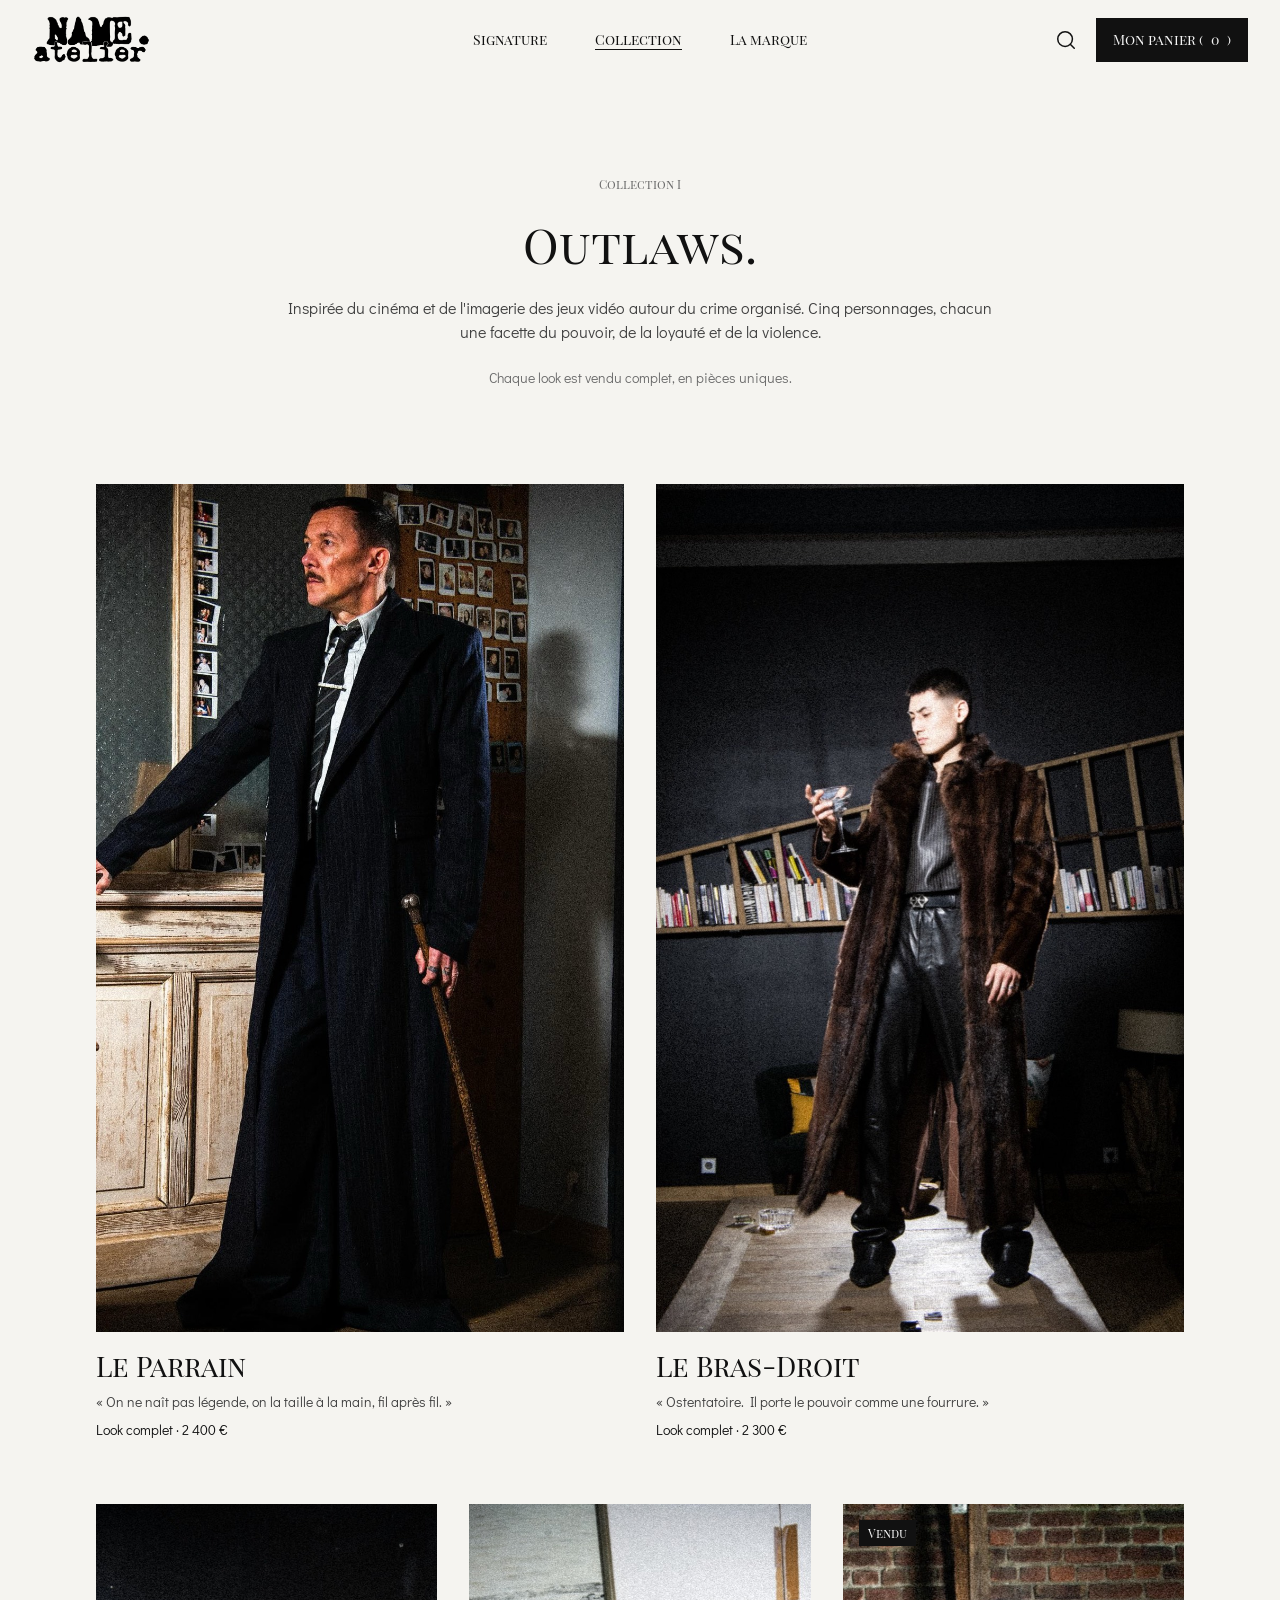
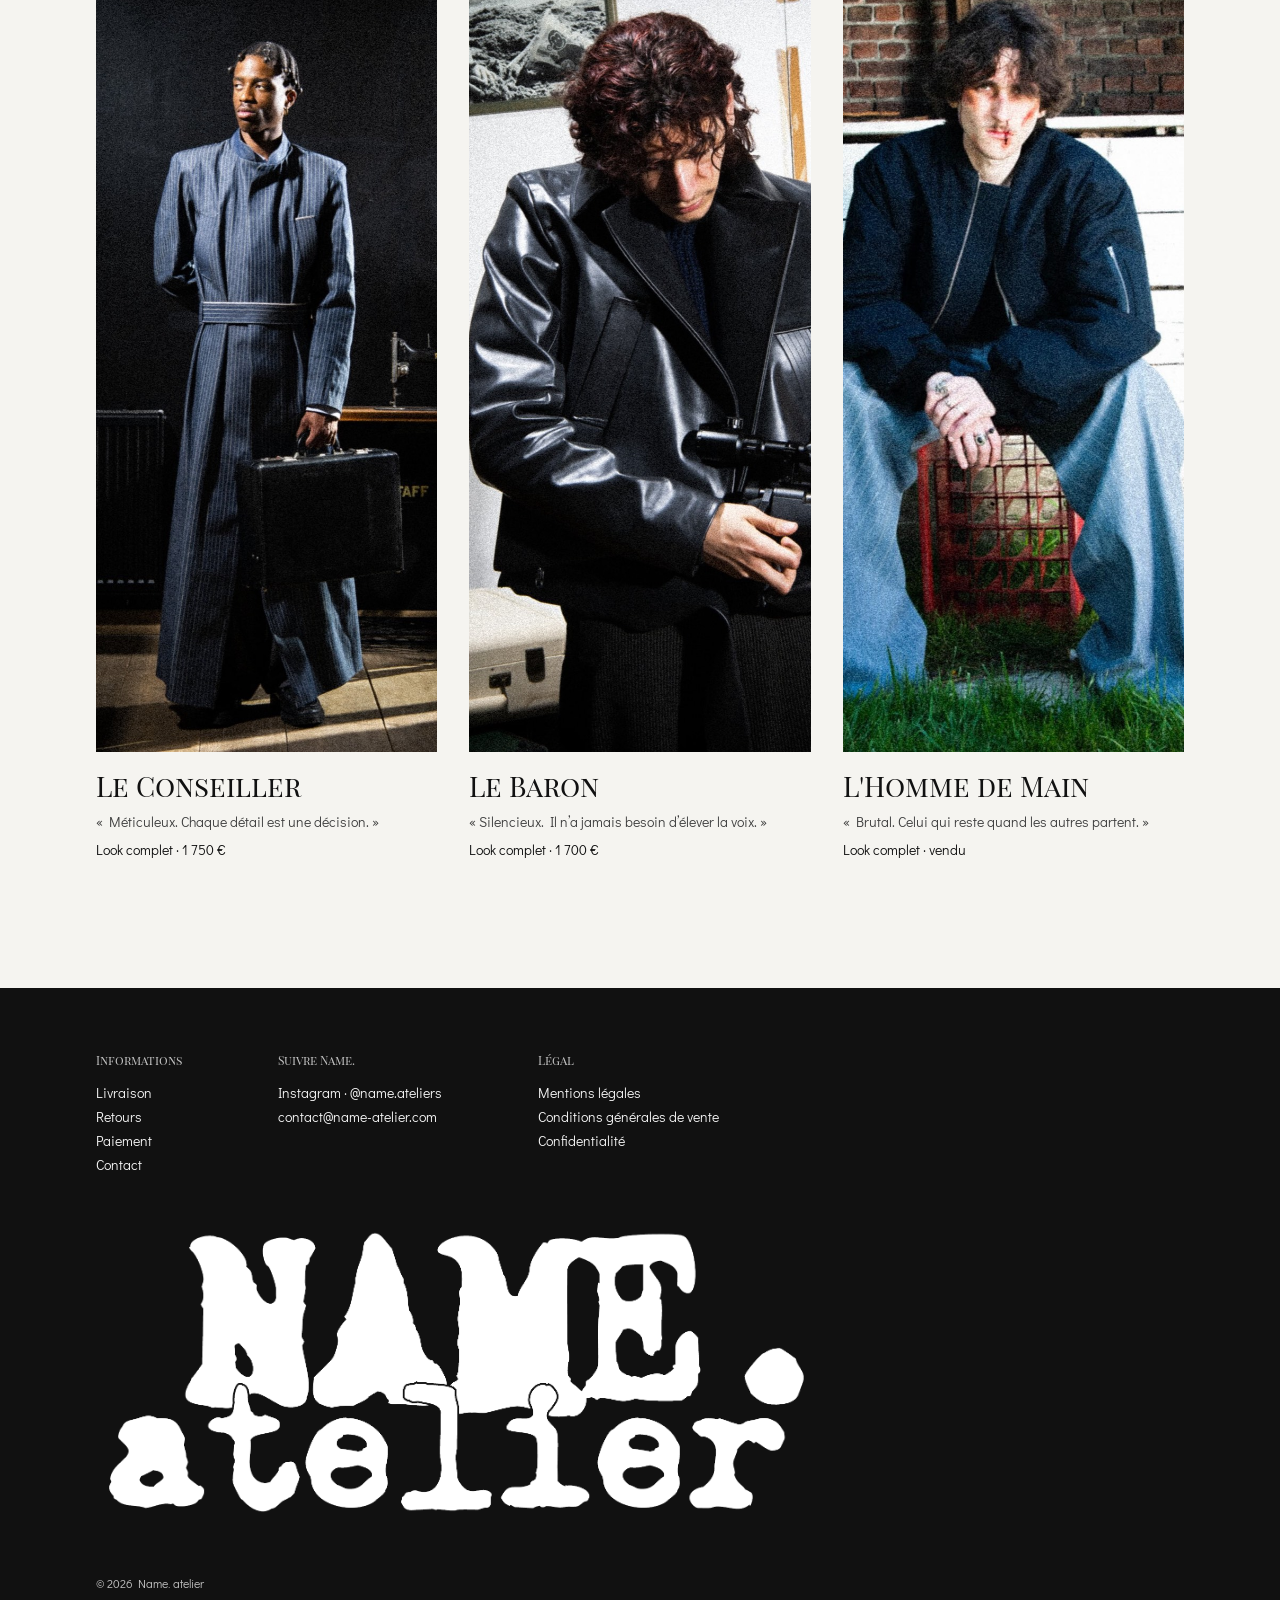
==== commit aed94b95: "Fiche produit : onglets d'après les commentaires Figma (histoire, tissu, entretien, livraison) ; Col" ====
--- a/site/collection.html
+++ b/site/collection.html
@@ -19,10 +19,10 @@
 
   <main id="contenu">
     <!-- 05.1 Introduction (97:3080) -->
-    <div class="liste-intro collection-intro">
+    <div class="collection-intro">
       <p class="collection-intro__surtitre">Collection I</p>
-      <h1 class="liste-intro__titre">Outlaws.</h1>
-      <p class="liste-intro__texte" data-intro></p>
+      <h1 class="collection-intro__titre">Outlaws.</h1>
+      <p class="collection-intro__texte" data-intro></p>
       <p class="collection-intro__mention">Chaque look est vendu complet, en pièces uniques.</p>
     </div>
 
--- a/site/css/tokens.css
+++ b/site/css/tokens.css
@@ -215,6 +215,8 @@
   --entete-commande-hauteur: 80px;                          /* En-tête commande (desktop) */
 
   /* Ajout — Collection, look, suivi (relevés sur 05.1, 05.2, 95:3396, 08.2) */
+  --hauteur-media-look: 560px;                              /* [POC] Média des cartes look en mobile ; 848 px en desktop (05.1) */
+  --largeur-vision-collection: 720px;                       /* Intro Collection (05.1) */
   --hauteur-fiche-look: 1213px;                             /* Bloc look desktop (visuel gauche 480 × 1213) */
   --ratio-studio: 933 / 1400;                               /* [POC] Photos studio des looks */
   --largeur-fiche-piece: 320px;                             /* Fiche pièce */
@@ -260,6 +262,9 @@
     --logo-pied: 720px;                                     /* 720 × 302 */
     --pied-marge: 96px;
     --pied-marge-verticale: 64px;
+
+    /* Collection — mode Desktop */
+    --hauteur-media-look: 848px;
   }
 }
 
--- a/site/css/styles.css
+++ b/site/css/styles.css
@@ -3631,18 +3631,45 @@
 
 /* 13. Ajout — Collection (05.1), look (05.2 à 05.4), suivi (08.2 à 08.6) ==== */
 
-/* Collection : intro et grille 2 puis 3 (97:3085) */
+/* Collection : intro centrée et grille 2 puis 3 (05.1, 199:8175 · 199:8180) */
+.collection-intro {
+  display: flex;
+  flex-direction: column;
+  align-items: center;
+  gap: var(--espace-6);
+  padding: var(--espace-16) var(--marge);
+  text-align: center;
+}
+
 .collection-intro__surtitre {
   color: var(--couleur-texte-secondaire);
   font-family: var(--police-titre);
-  font-size: var(--bouton-m);
-  line-height: var(--bouton-m-interligne);
+  font-size: var(--bouton-s);
+  line-height: var(--bouton-s-interligne);
+}
+
+.collection-intro__titre {
+  color: var(--couleur-texte-fort);
+  font-size: var(--titre-xl);
+  line-height: var(--titre-xl-interligne);
+}
+
+.collection-intro__texte {
+  max-width: var(--largeur-vision-collection);
+  font-size: var(--texte-l);
+  line-height: var(--texte-l-interligne);
 }
 
 .collection-intro__mention {
-  color: var(--couleur-texte-fort);
+  color: var(--couleur-texte-secondaire);
   font-size: var(--texte-m);
   line-height: var(--texte-m-interligne);
+}
+
+@media (min-width: 1024px) {
+  .collection-intro {
+    padding-block: var(--espace-24);
+  }
 }
 
 ul.grille-looks {
@@ -3650,16 +3677,25 @@
   grid-template-columns: minmax(0, 1fr);
   gap: var(--espace-12) var(--gouttiere);
   margin: 0;
-  padding: var(--espace-8) var(--marge) var(--section);
+  padding: 0 var(--marge) var(--section);
   list-style: none;
 }
 
+/* Média à hauteur fixe sur les deux rangées (848 px) : les cartes de la 2e rangée sont plus étroites */
+.grille-looks .carte-look__media {
+  aspect-ratio: auto;
+  height: var(--hauteur-media-look);
+}
+
 @media (min-width: 640px) {
-  .grille-looks { grid-template-columns: repeat(2, minmax(0, 1fr)); }
+  ul.grille-looks { grid-template-columns: repeat(2, minmax(0, 1fr)); }
 }
 
 @media (min-width: 1024px) {
-  .grille-looks { grid-template-columns: repeat(6, minmax(0, 1fr)); }
+  ul.grille-looks {
+    grid-template-columns: repeat(6, minmax(0, 1fr));
+    row-gap: var(--espace-16);
+  }
   .grille-looks > li { grid-column: span 2; }
   .grille-looks > li:nth-child(-n + 2) { grid-column: span 3; }
 }
@@ -4202,3 +4238,21 @@
   align-items: flex-start;
   gap: var(--espace-2);
 }
+
+/* Onglets de la fiche : commentaires Figma 242:13004 (04/11) */
+.tissu__serie {
+  align-self: stretch;
+  color: var(--couleur-texte-fort);
+}
+
+.entretien__titre {
+  color: var(--couleur-texte-fort);
+}
+
+.etapes-fabrication__conditions {
+  padding-top: var(--espace-4);
+  border-top: var(--trait) solid var(--couleur-bordure-defaut);
+  color: var(--couleur-texte-secondaire);
+  font-size: var(--texte-s);
+  line-height: var(--texte-s-interligne);
+}
